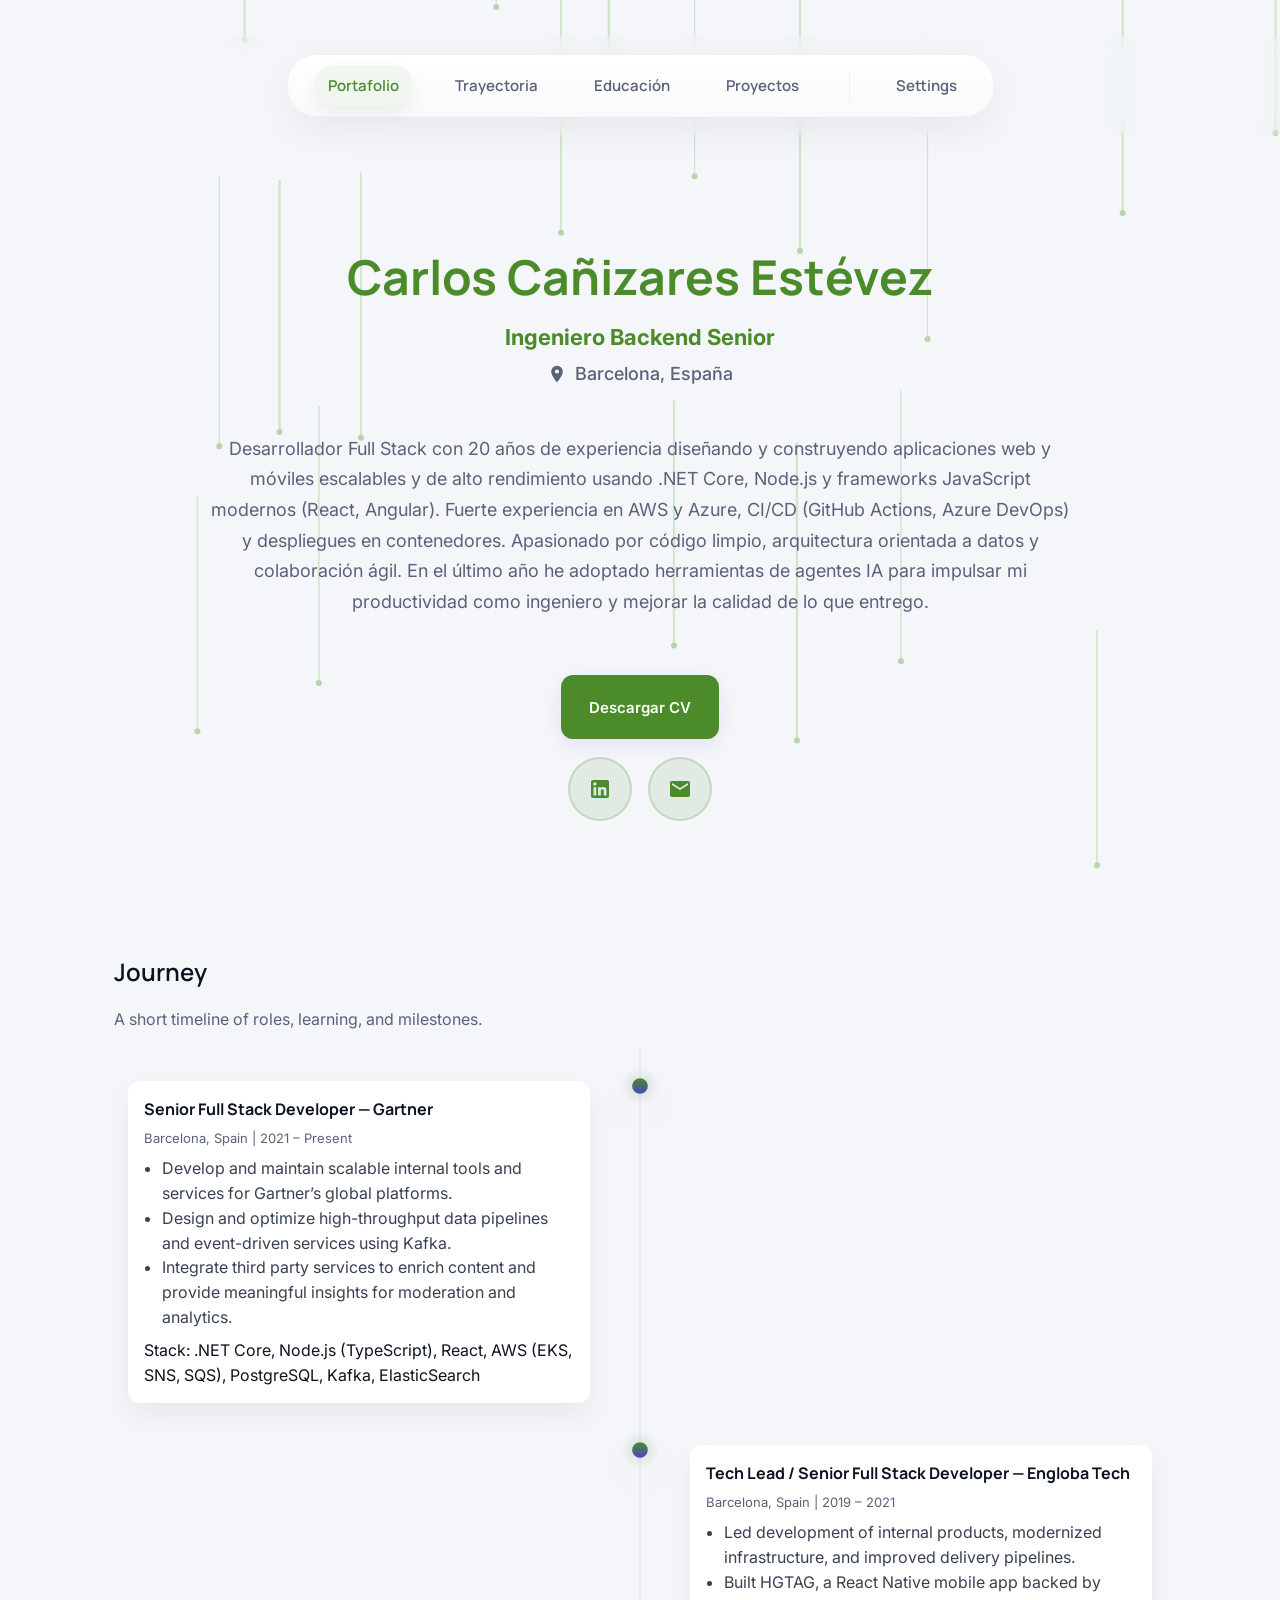
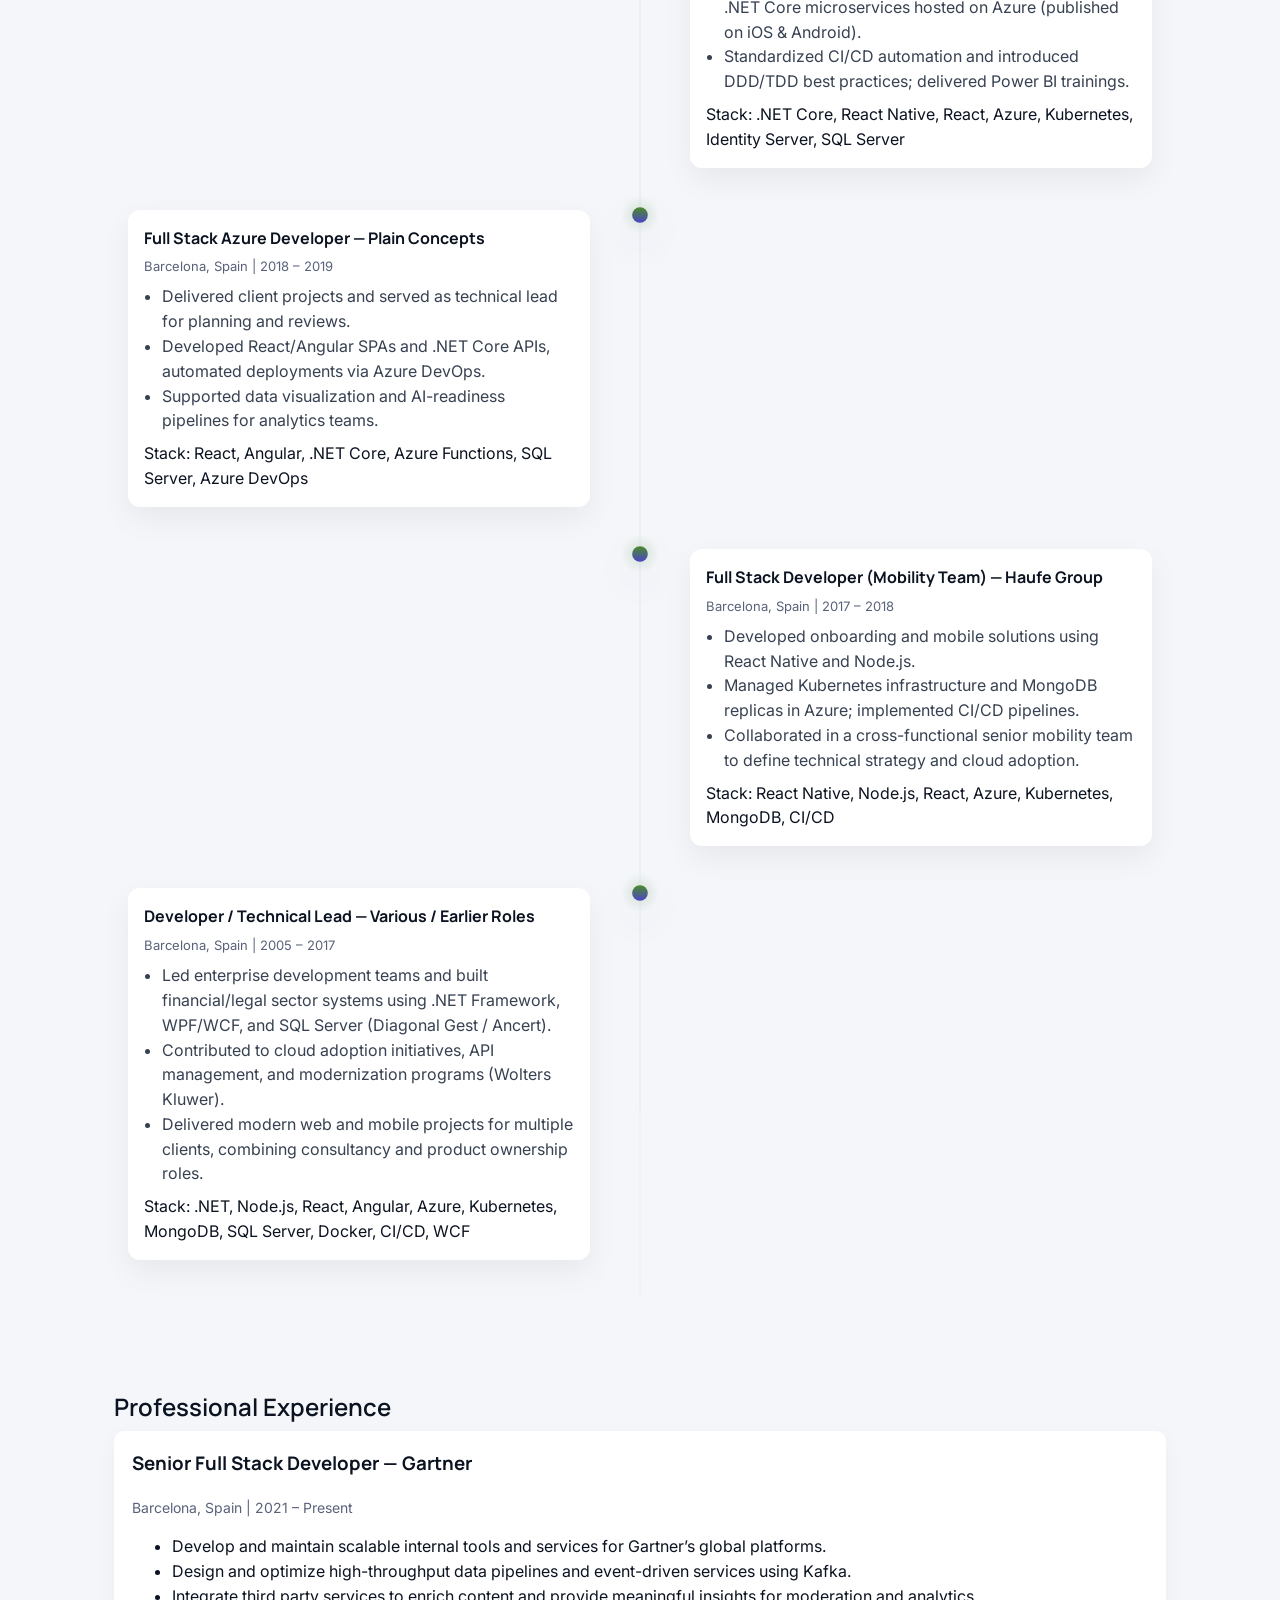
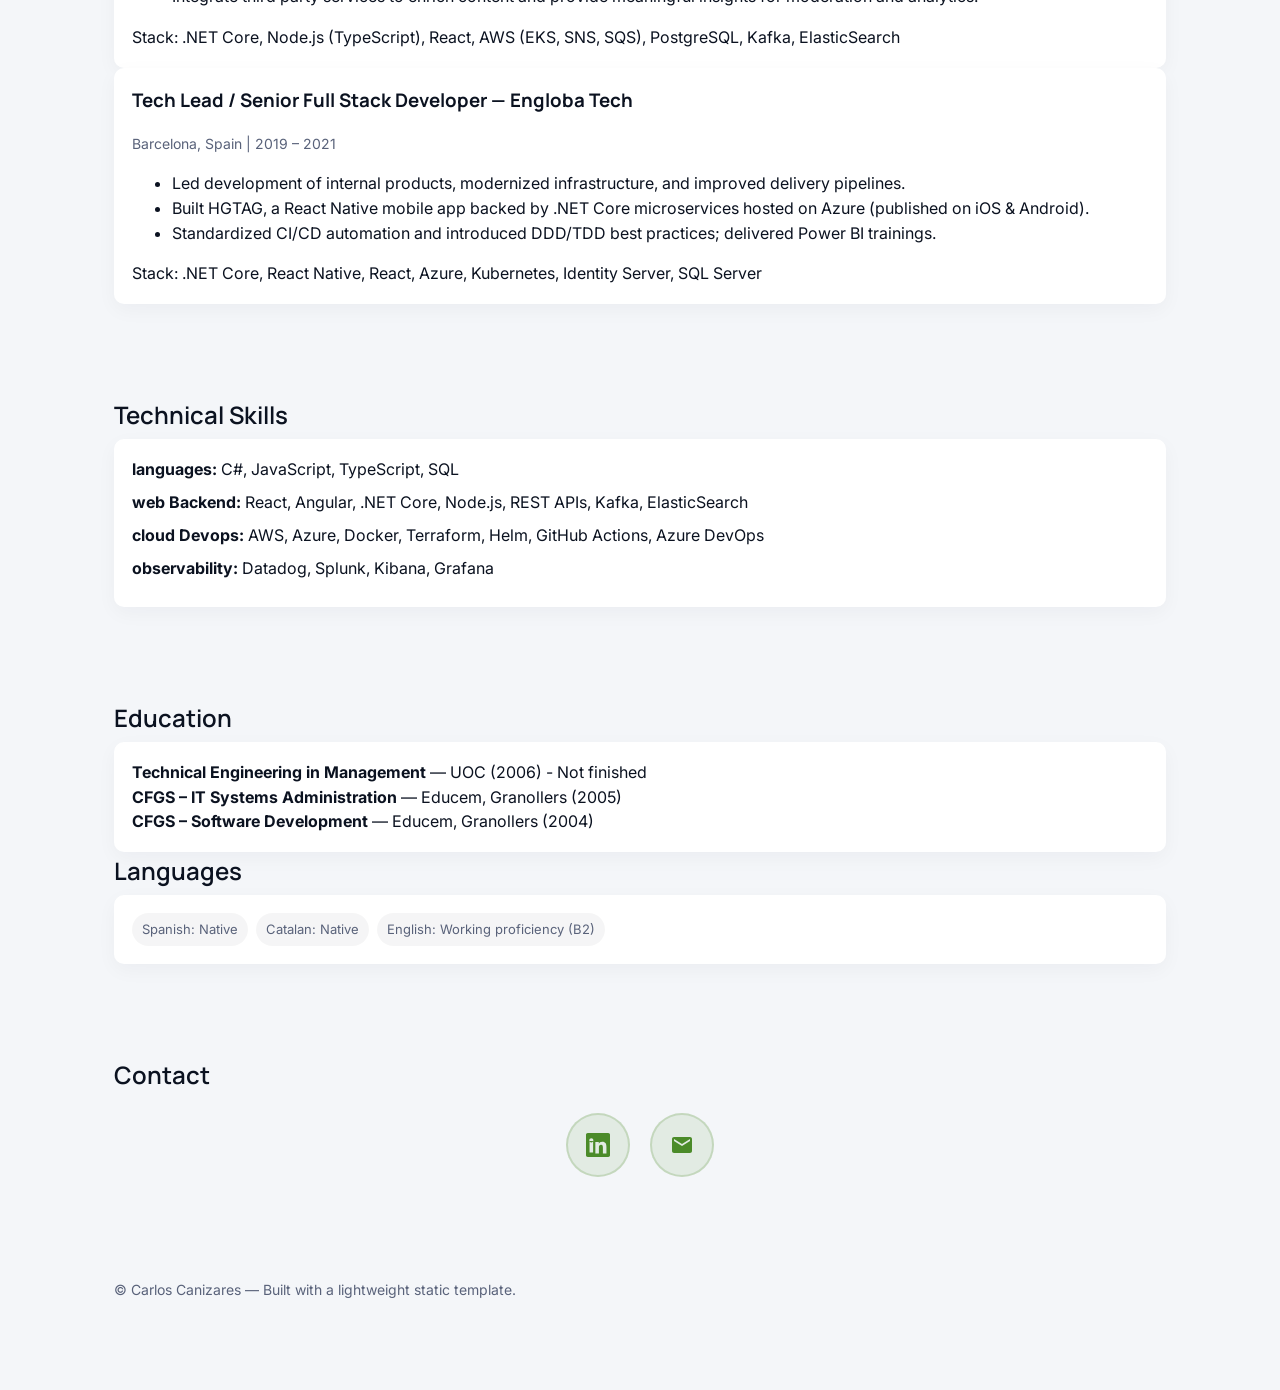
==== index.html @ 5a2f394f "portfolio first draft" ====
<!doctype html>
<html lang="en">
<head>
  <meta charset="utf-8">
  <meta name="viewport" content="width=device-width,initial-scale=1">
  <link rel="preconnect" href="https://fonts.googleapis.com">
  <link rel="preconnect" href="https://fonts.gstatic.com" crossorigin>
  <link href="https://fonts.googleapis.com/css2?family=Inter:wght@300;400;500;600;700&family=Manrope:wght@600;700&display=swap" rel="stylesheet">
  <title>Carlos Canizares — Portfolio</title>
  <link rel="stylesheet" href="/css/style.css">
</head>
<body>
  <canvas id="page-matrix" aria-hidden="true"></canvas>
  <header class="topbar">
    <nav class="nav container">
      <div class="nav-pill">
        <ul class="nav-links">
          <li><a href="#home" class="active">Portafolio</a></li>
          <li><a href="#journey">Trayectoria</a></li>
          <li><a href="#education" data-i18n="nav.education">Educación</a></li>
          <li><a href="#projects">Proyectos</a></li>
          <li class="divider" aria-hidden="true"></li>
          <li class="nav-action">
            <button id="settings-toggle" aria-haspopup="true" aria-expanded="false" title="Settings">
              <span class="settings-label">Settings</span>
            </button>
            <div id="settings-menu" class="settings-menu" role="menu" aria-hidden="true">
              <div class="settings-section">
                <div class="settings-title" data-i18n="settings.theme">Theme</div>
                <button class="theme-option" data-theme="light">☀️ <span data-i18n="settings.light">Light</span></button>
                <button class="theme-option" data-theme="dark">🌙 <span data-i18n="settings.dark">Dark</span></button>
              </div>
              <div class="settings-section">
                <div class="settings-title" data-i18n="settings.language">Language</div>
                <button class="lang-option" data-lang="en">🇬🇧 English</button>
                <button class="lang-option" data-lang="es">🇪🇸 Español</button>
                <button class="lang-option" data-lang="ca">🏴 Català</button>
              </div>
            </div>
          </li>
        </ul>
      </div>
    </nav>
  </header>

  <main>
    <section id="home" class="hero">
      <div class="hero-inner">
        <h1 id="hero-name">Loading...</h1>
        <p id="hero-role" class="role">&nbsp;</p>
        <p id="hero-intro" class="intro">&nbsp;</p>
        <p id="hero-links" class="links"></p>
      </div>
    </section>

    <section id="journey" class="container section">
      <h2>Journey</h2>
      <p class="section-lead">A short timeline of roles, learning, and milestones.</p>
      <div id="journey-list" class="timeline" aria-live="polite"></div>
    </section>

    <!-- Projects removed: moved Education earlier -->

    <section id="experience" class="container section">
      <h2>Professional Experience</h2>
      <div id="experience-list"></div>
    </section>

    <section id="skills" class="container section">
      <h2>Technical Skills</h2>
      <div id="skills-card" class="card"></div>
    </section>


    <section id="edu-lang" class="container section">
      <div class="two-col-row">
        <div class="col">
          <h2>Education</h2>
          <div id="education-list" class="card"></div>
        </div>
        <div class="col">
          <h2>Languages</h2>
          <div id="languages-list" class="card"></div>
        </div>
      </div>
    </section>

    <section id="contact" class="container section">
      <h2>Contact</h2>
      <p>Want to work together or see more? Email: <a href="mailto:c.canizaresestevez@gmail.com">c.canizaresestevez@gmail.com</a></p>
    </section>

    <footer class="container footer">
      <p>© Carlos Canizares — Built with a lightweight static template.</p>
    </footer>
  </main>

  <script src="js/main.js"></script>
</body>
</html>
---- css/style.css ----
:root{
	/* Refined palette: soft background, indigo accent + teal highlight */
	--bg: #f4f6fb;
	--panel: #ffffff;
	--card: #ffffff;
	--accent: #6c5ce7; /* indigo */
	--accent-2: #00b894; /* teal */
	--accent-rgb: 108,92,231;
	--muted: #59627a;
	--text: #0b1220;
	--soft: rgba(108,92,231,0.06);
	--max-width: 1100px;
	--timeline-gap: 26px;
	--bubble-radius: 12px;
	--card-pad: 18px;
	--hero-surface: var(--bg);
}

/* Light theme defaults (used when no data-theme or for light) */
:root{
	--bg: #f4f6f9;
	--panel: #ffffff;
	--card: #ffffff;
	--text: #0b1220;
	--muted: #59627a;
	--accent: #4b8b29; /* green-ish used in light mock */
	--accent-2: #00b894;
	--accent-rgb: 75,139,41;
	--hero-surface: var(--bg);
}

/* Dark theme overrides */
[data-theme="dark"]{
	--bg: #0d1724;
	--panel: #0f1724;
	--card: #0c1118;
	--text: #dfe7ff;
	--muted: #9aa6c0;
	--accent: #8c7dff; /* purple-ish for dark */
	--accent-2: #00b894;
	--accent-rgb: 140,125,255;
	--hero-surface: var(--bg);
}

*{box-sizing:border-box}
.container{max-width:var(--max-width);margin:36px auto;padding:24px}

/* Typography: Inter for body, Manrope for headings */
body{font-family:Inter, ui-sans-serif, system-ui, -apple-system, 'Segoe UI', Roboto, 'Helvetica Neue', Arial; background:var(--bg);color:var(--text);margin:0;line-height:1.55;font-weight:400}

/* Headings use Manrope for a crisp modern look */
h1,h2,h3,h4,.logo,.timeline-item .title,.card h3{font-family:Manrope, Inter, system-ui, Arial}
.logo{font-weight:600}
.hero-inner h1{font-weight:700}
.section h2{font-weight:600}

/* Top navigation */
.topbar{background:transparent;position:sticky;top:0;left:0;right:0;z-index:3;backdrop-filter:blur(10px)}
.nav{display:flex;align-items:center;justify-content:center;padding:18px 0}
.logo{font-weight:700;color:var(--text);text-decoration:none}
.nav-pill{display:flex;align-items:center;gap:18px;min-width:600px;max-width:1100px;background:linear-gradient(180deg, rgba(255,255,255,0.98), rgba(250,250,250,0.98));padding:12px 26px;border-radius:30px;color:var(--text);box-shadow:0 12px 40px rgba(9,14,30,0.06);border:1px solid rgba(9,14,30,0.04)}
.nav-links{list-style:none;margin:0;padding:0;display:flex;gap:28px;align-items:center;justify-content:center;width:100%}
.nav-links li{position:relative}
 .nav-links a{color:var(--muted);text-decoration:none;padding:10px 14px;border-radius:999px;font-weight:600;position:relative;font-family:Manrope, Inter, system-ui;font-size:15px}
 .nav-links a:hover{color:var(--text)}
 .nav-links a::before{content:'';position:absolute;left:6px;right:6px;top:6px;bottom:6px;border-radius:999px;z-index:-1;opacity:0;transition:opacity .18s ease,transform .18s ease,background .18s ease}
 .nav-links a.active{color:var(--accent);background:var(--panel);box-shadow:0 8px 20px rgba(9,14,30,0.06)}
 .nav-links a.active::before{background:transparent;opacity:1;transform:translateY(0)}
 .nav-links .divider{width:1px;height:32px;background:rgba(9,14,30,0.06);margin-left:8px;margin-right:8px;border-radius:2px}
 .nav-action{position:relative}
 .nav-action button{display:inline-flex;align-items:center;gap:8px;color:var(--muted);padding:8px 10px;border-radius:10px;background:transparent;border:none;cursor:pointer;font-weight:600;font-family:Manrope, Inter, system-ui;font-size:15px}
 .nav-action button svg{opacity:0.95}
 .settings-label{color:var(--muted);font-weight:600}
 
 /* settings menu */
 .settings-menu{position:absolute;right:0;top:calc(100% + 18px);min-width:220px;background:var(--panel);color:var(--text);border-radius:10px;border:1px solid rgba(9,14,30,0.06);box-shadow:0 28px 64px rgba(9,14,30,0.18);padding:14px;display:none;z-index:90;transform:translateX(-6px)}
 .settings-menu .settings-section{padding:12px 10px;border-bottom:1px solid rgba(9,14,30,0.03)}
 .settings-menu .settings-section:last-child{border-bottom:none}
 .settings-title{font-family:Manrope, Inter, system-ui;font-weight:700;margin-bottom:10px;color:var(--muted);font-size:15px}
 .settings-menu{font-family:Inter, Manrope, system-ui;font-size:15px}
 .theme-option,.lang-option{display:inline-block;margin:6px 6px;padding:8px 10px;border-radius:8px;background:rgba(9,14,30,0.04);border:1px solid rgba(9,14,30,0.04);cursor:pointer;font-weight:600;color:var(--muted)}
 .theme-option:hover,.lang-option:hover{background:rgba(var(--accent-rgb),0.06)}
/* Global background animation + hero */
#page-matrix{position:fixed;inset:0;width:100vw;height:100vh;z-index:0;opacity:0.55;pointer-events:none}
header, main, footer{position:relative;z-index:1}
#home.hero{margin-top:0}
.hero{position:relative;padding:80px 24px 60px;background:transparent;overflow:hidden}
.hero-inner{position:relative;z-index:1;display:flex;flex-direction:column;align-items:center;text-align:center;gap:12px;max-width:var(--max-width);margin:0 auto;padding:0 16px}
#hero-name{margin:0;font-size:clamp(34px,6vw,48px);line-height:1.1;font-weight:700;color:var(--accent)}
.hero-inner .role{display:flex;flex-direction:column;align-items:center;gap:6px;color:var(--accent);margin-top:4px;font-size:22px;font-weight:700}
.hero-inner .role-title{font-size:inherit;font-weight:inherit}
.hero-inner .role-location{display:inline-flex;align-items:center;gap:8px;color:var(--muted);font-size:18px;font-weight:500}
.role-location-icon{width:20px;height:20px;display:block;color:inherit}
.hero-inner .intro{margin-top:12px;color:var(--muted);max-width:860px;font-size:18px;line-height:1.7;font-weight:400;text-align:center}
.hero-inner .links{margin-top:28px;display:flex;flex-direction:column;gap:18px;align-items:center;width:100%}
.btn{display:inline-flex;align-items:center;gap:6px;margin-right:0;padding:12px 24px;background:var(--accent);color:#fff;text-decoration:none;border-radius:12px;box-shadow:0 6px 18px rgba(108,92,231,0.12);transition:transform .18s ease,box-shadow .18s ease;border:none;cursor:pointer;font-weight:600;font-size:15px}
.btn:hover{transform:translateY(-3px);box-shadow:0 12px 28px rgba(108,92,231,0.2)}
.btn-ghost{background:transparent;color:var(--accent);border:2px solid var(--accent);box-shadow:none}
.btn-ghost:hover{background:rgba(var(--accent-rgb),0.08);box-shadow:0 6px 16px rgba(var(--accent-rgb),0.12)}
.hero-inner .contact-icons{margin-top:0;gap:16px}

.section{padding:28px 24px;margin-top:28px}
.section h2{margin:0 0 8px 0}
.section-lead{color:var(--muted);margin-bottom:16px}
.section h2{margin:0 0 6px 0}
.section-lead{color:var(--muted);margin-bottom:14px}

/* Timeline - centered, alternating with subtle glow */
.timeline{position:relative;display:flex;flex-direction:column;gap:var(--timeline-gap);padding:28px 0}
.timeline-row{display:grid;grid-template-columns:1fr 64px 1fr;align-items:start;gap:12px}
.timeline-row{display:grid;grid-template-columns:1fr 56px 1fr;align-items:start;gap:8px}
.timeline-center{display:flex;align-items:start;justify-content:center}
.timeline-marker{width:14px;height:14px;border-radius:50%;background:linear-gradient(180deg,var(--accent),#4a3adf);box-shadow:0 8px 28px rgba(108,92,231,0.12);margin-top:6px;transition:transform .28s cubic-bezier(.2,.9,.2,1),box-shadow .28s ease}
.timeline-marker::after{content:'';position:absolute;width:40px;height:40px;border-radius:50%;left:50%;top:50%;transform:translate(-50%,-50%) scale(0);background:radial-gradient(circle, rgba(var(--accent-rgb),0.18) 0%, rgba(var(--accent-rgb),0.06) 40%, transparent 60%);pointer-events:none;transition:transform .35s ease}
.timeline-marker.visible{transform:scale(1.08);box-shadow:0 18px 44px rgba(108,92,231,0.16)}
.timeline-marker.visible::after{transform:translate(-50%,-50%) scale(1)}
.timeline-marker.visible{transform:scale(1.12);box-shadow:0 14px 36px rgba(108,92,231,0.18)}
.timeline-line{position:absolute;left:50%;top:0;bottom:0;width:2px;background:linear-gradient(180deg,rgba(108,92,231,0.06),rgba(0,184,148,0.04));transform:translateX(-50%)}
.timeline-item{padding:8px 14px}
.timeline-item .bubble{background:var(--card);padding:var(--card-pad);border-radius:var(--bubble-radius);box-shadow:0 14px 36px rgba(9,14,30,0.06);transition:transform .42s cubic-bezier(.22,.9,.2,1),box-shadow .32s ease,opacity .45s ease;opacity:0;transform:translateY(10px)}
.timeline-item .bubble.visible{opacity:1;transform:none}
.timeline-item .bubble:hover{transform:translateY(-10px);box-shadow:0 22px 64px rgba(9,14,30,0.08)}
.timeline-item .bubble{background:var(--card);padding:16px;border-radius:12px;box-shadow:0 12px 30px rgba(9,14,30,0.06);transition:transform .32s cubic-bezier(.2,.9,.2,1),box-shadow .32s ease,opacity .45s ease;opacity:0;transform:translateY(10px)}
.timeline-item .bubble.visible{opacity:1;transform:none}
.timeline-item .bubble:hover{transform:translateY(-8px);box-shadow:0 18px 48px rgba(9,14,30,0.09)}
.timeline-item.left{grid-column:1}
.timeline-item.right{grid-column:3}
.timeline-item .title{font-weight:700;margin:0 0 6px 0}
.timeline-item .meta{color:var(--muted);font-size:13px;margin-bottom:8px}
.timeline-item ul{margin:0;padding-left:18px;color:#374151}

/* Slide direction for alternating timeline items */
.timeline-item.left .bubble{transform:translateX(-28px) translateY(10px)}
.timeline-item.right .bubble{transform:translateX(28px) translateY(10px)}
.timeline-item.left .bubble.visible,
.timeline-item.right .bubble.visible{transform:none}

@media (max-width:740px){
	.timeline-row{grid-template-columns:1fr 28px 1fr}
	.timeline-line{left:8px;transform:none}
	.timeline-center{display:none}
	.timeline-item{grid-column:1 / span 3}
}

/* Projects grid */
.projects-grid{display:grid;grid-template-columns:repeat(auto-fit,minmax(240px,1fr));gap:18px}
.card{background:var(--card);padding:18px;border-radius:12px;box-shadow:0 8px 28px rgba(12,20,40,0.04);transition:transform .22s ease,box-shadow .22s ease}
.card:hover{transform:translateY(-6px);box-shadow:0 26px 70px rgba(12,20,40,0.08)}
.card{background:var(--card);padding:18px;border-radius:10px;box-shadow:0 6px 20px rgba(12,20,40,0.04)}
.card h3{margin-top:0}
.card .meta{color:var(--muted);font-size:14px;margin-top:10px}

.footer{margin-top:28px;color:var(--muted);font-size:14px;padding-bottom:40px}
.footer{margin-top:28px;color:var(--muted);font-size:14px;padding-bottom:40px}

/* Taglist / small badges */
.taglist{display:flex;flex-wrap:wrap;gap:8px}
.tag{display:inline-block;background:rgba(9,14,30,0.04);color:var(--muted);padding:6px 10px;border-radius:999px;font-size:13px}

/* Project thumbnail placeholder */
.project-thumb{width:100%;height:140px;background:linear-gradient(90deg,rgba(108,92,231,0.06),rgba(0,184,148,0.04));border-radius:8px;margin-bottom:12px}

/* Nav active and accents */
.nav-links a.active{color:var(--accent);background:rgba(var(--accent-rgb),0.06)}
.btn{transition:transform .18s ease,box-shadow .18s ease}
/* Match CV button height to adjacent contact icons */
.hero-inner .links .btn{
	height:64px;
	padding:0 28px;
}
/* Contact icons */
.contact-icons{display:flex;gap:20px;justify-content:center;margin-top:20px}
.hero-inner .links .contact-icons{margin-top:0}
.contact-icon{display:inline-flex;align-items:center;justify-content:center;width:64px;height:64px;border-radius:50%;background:rgba(var(--accent-rgb),0.1);color:var(--accent);text-decoration:none;transition:all .3s ease;border:2px solid rgba(var(--accent-rgb),0.2)}
.contact-icon:hover{background:rgba(var(--accent-rgb),0.2);border-color:var(--accent);transform:scale(1.1);box-shadow:0 8px 20px rgba(var(--accent-rgb),0.2)}
.contact-icon svg{width:24px;height:24px}

.btn:hover{transform:translateY(-3px);box-shadow:0 8px 20px rgba(9,14,30,0.08)}

/* Responsive adjustments */
@media (max-width:740px){
	.nav-links{display:none}
	.hero-inner h1{font-size:26px}
	.container{padding:16px;margin:20px}
	.timeline-line{left:28px;transform:none}
	.timeline-marker{left:28px}
}

/* Utility */
a{color:var(--accent)}
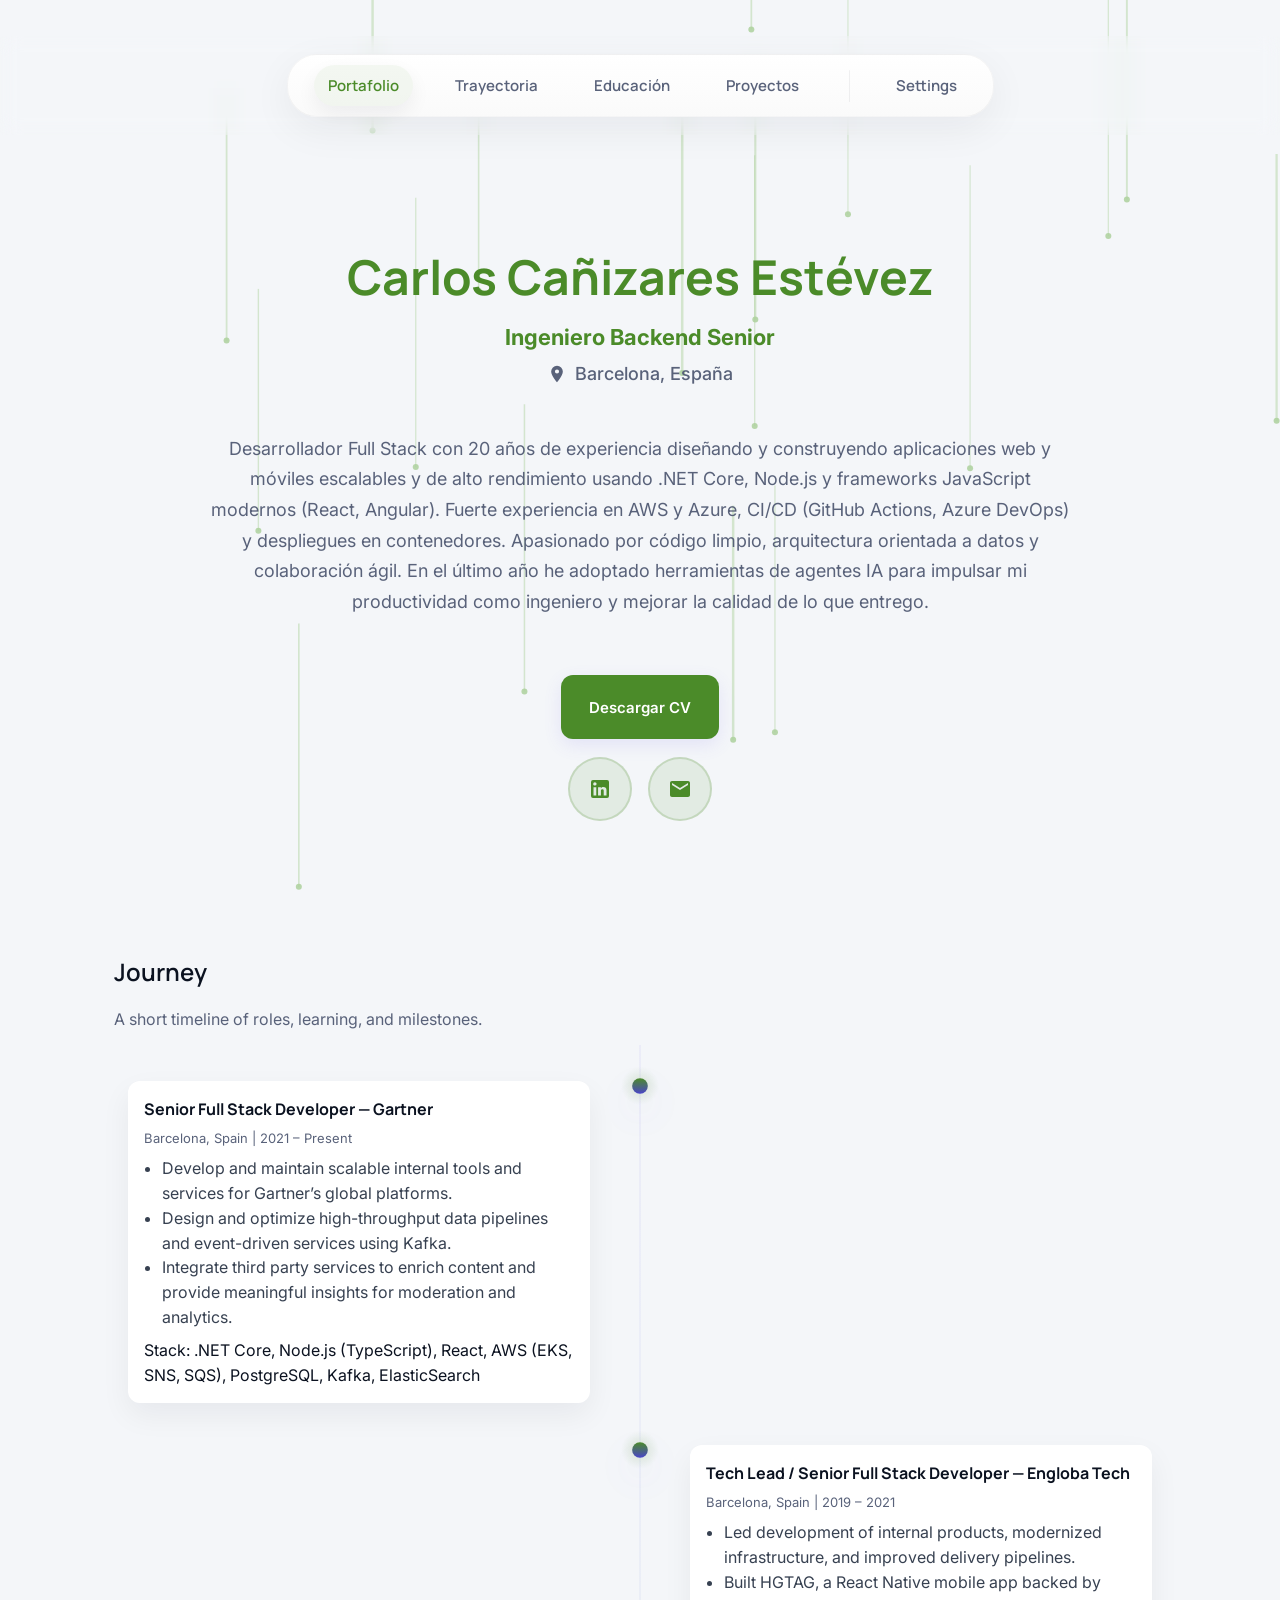
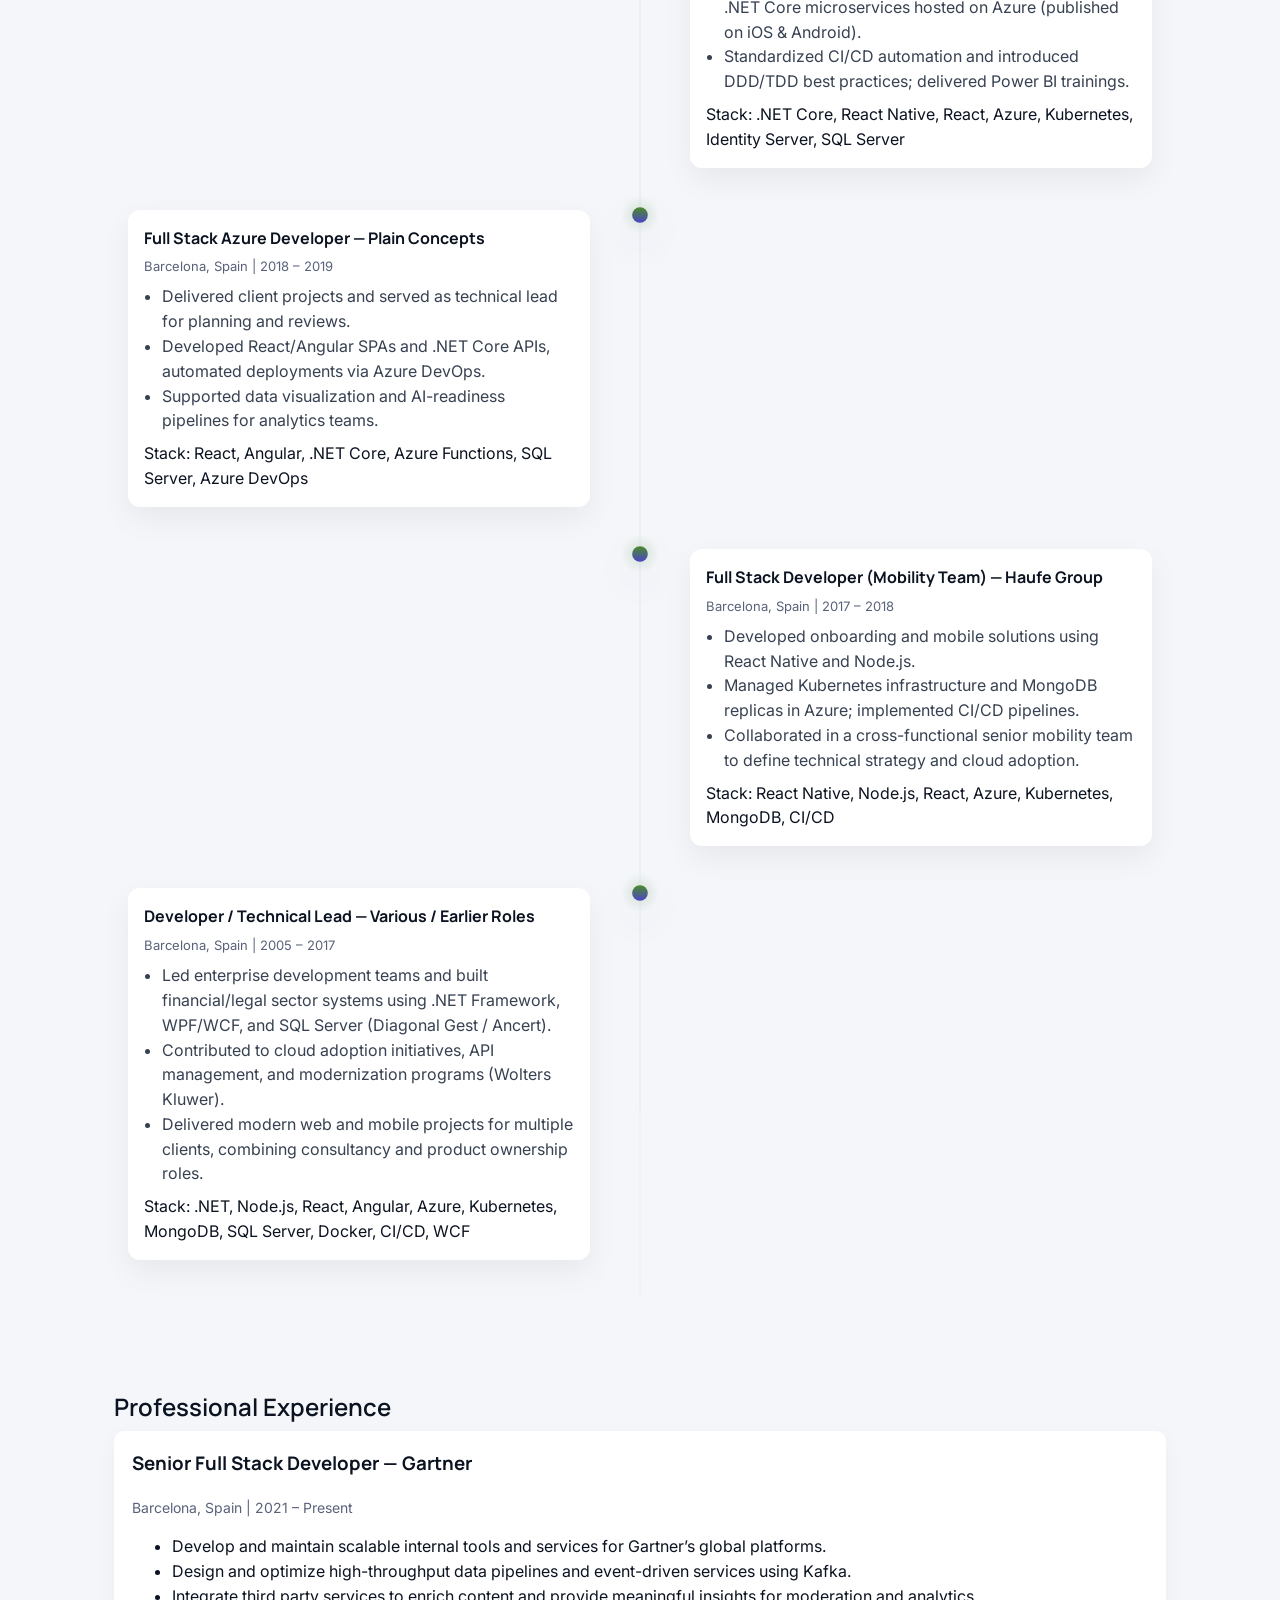
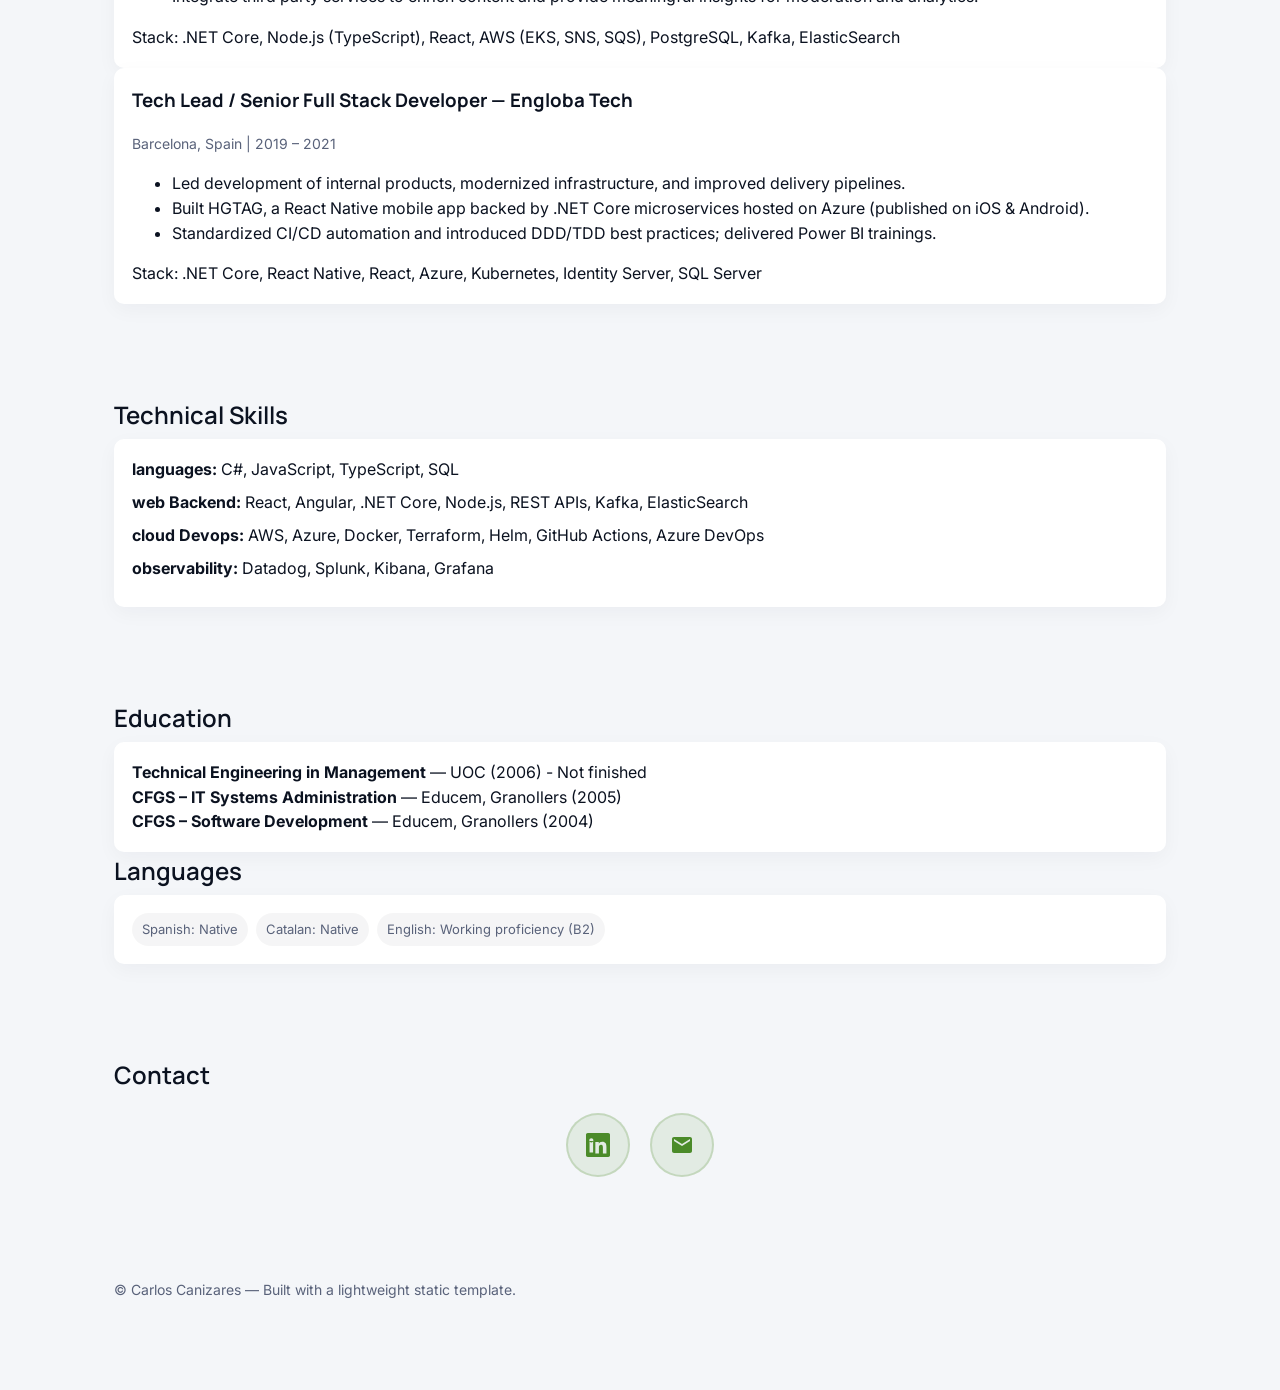
==== commit 7fa545e2: "fix relative paths" ====
--- a/index.html
+++ b/index.html
@@ -7,7 +7,7 @@
   <link rel="preconnect" href="https://fonts.gstatic.com" crossorigin>
   <link href="https://fonts.googleapis.com/css2?family=Inter:wght@300;400;500;600;700&family=Manrope:wght@600;700&display=swap" rel="stylesheet">
   <title>Carlos Canizares — Portfolio</title>
-  <link rel="stylesheet" href="/css/style.css">
+  <link rel="stylesheet" href="css/style.css">
 </head>
 <body>
   <canvas id="page-matrix" aria-hidden="true"></canvas>
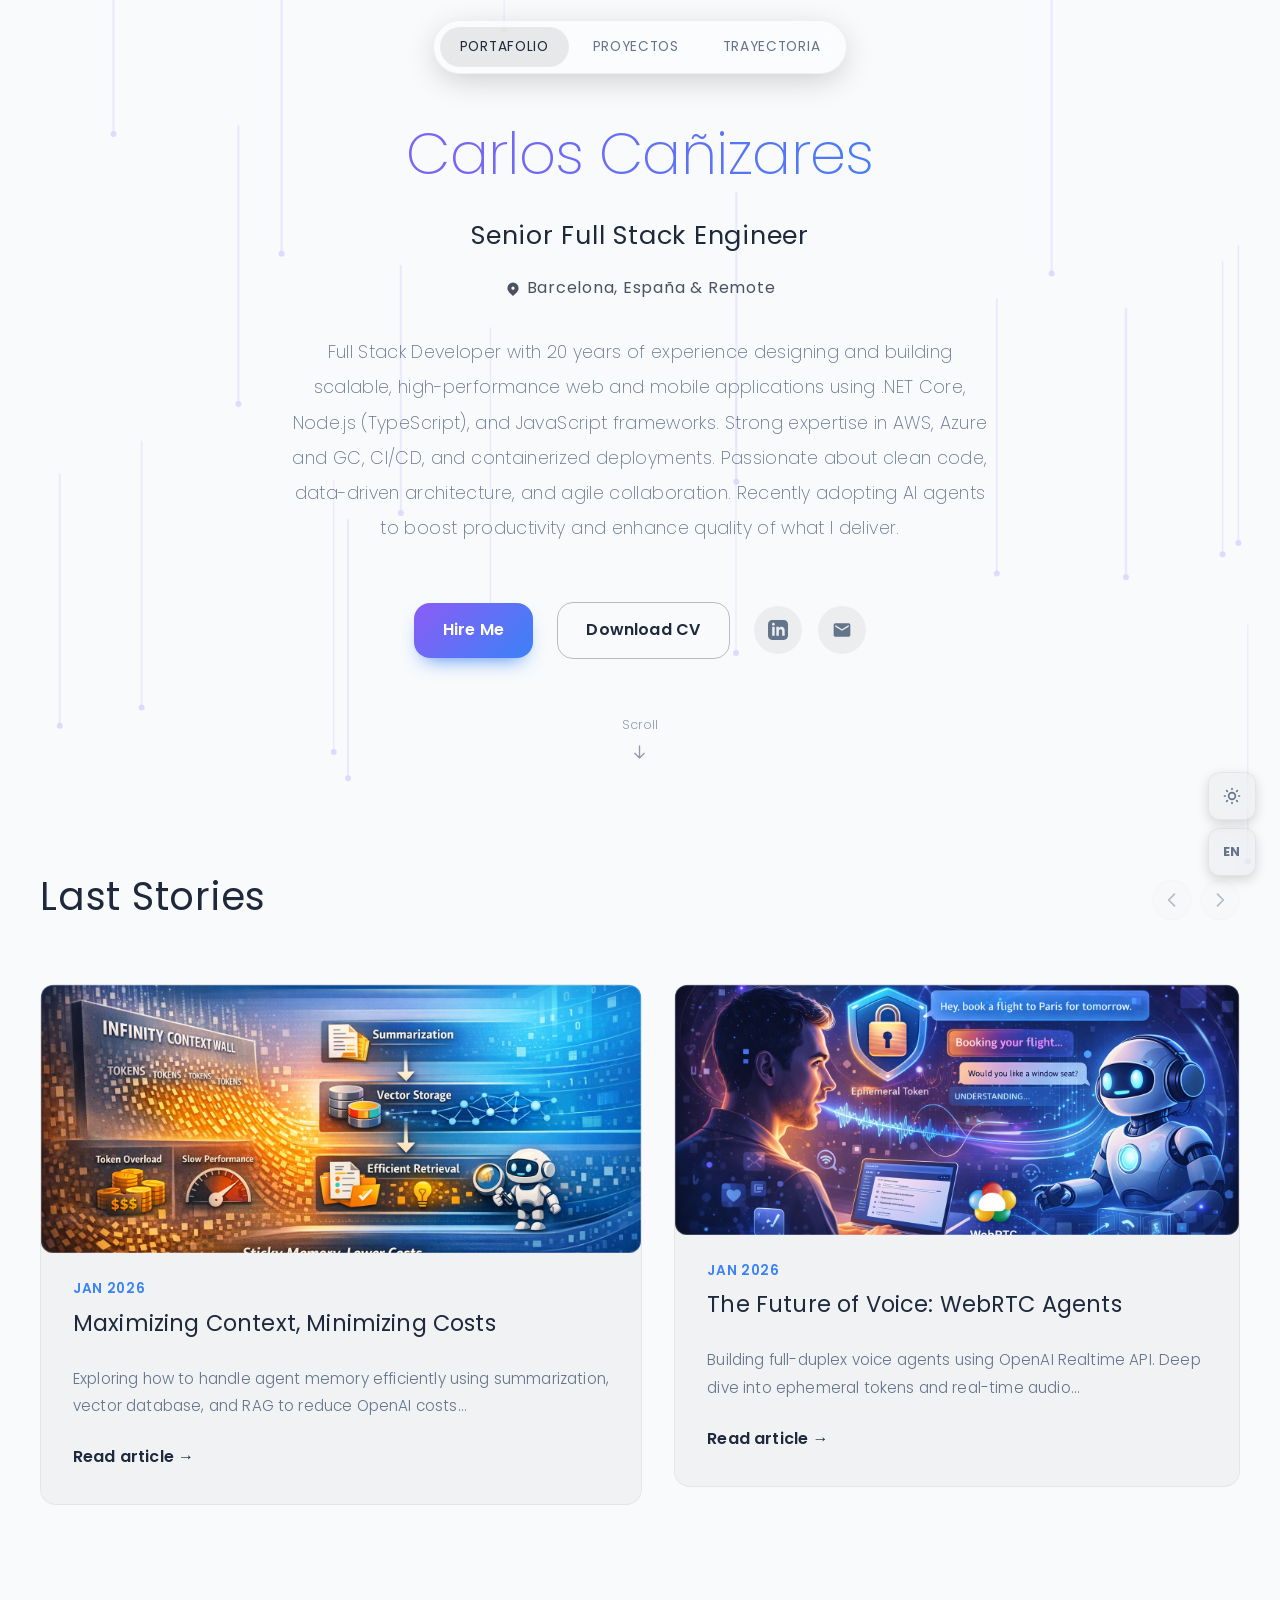
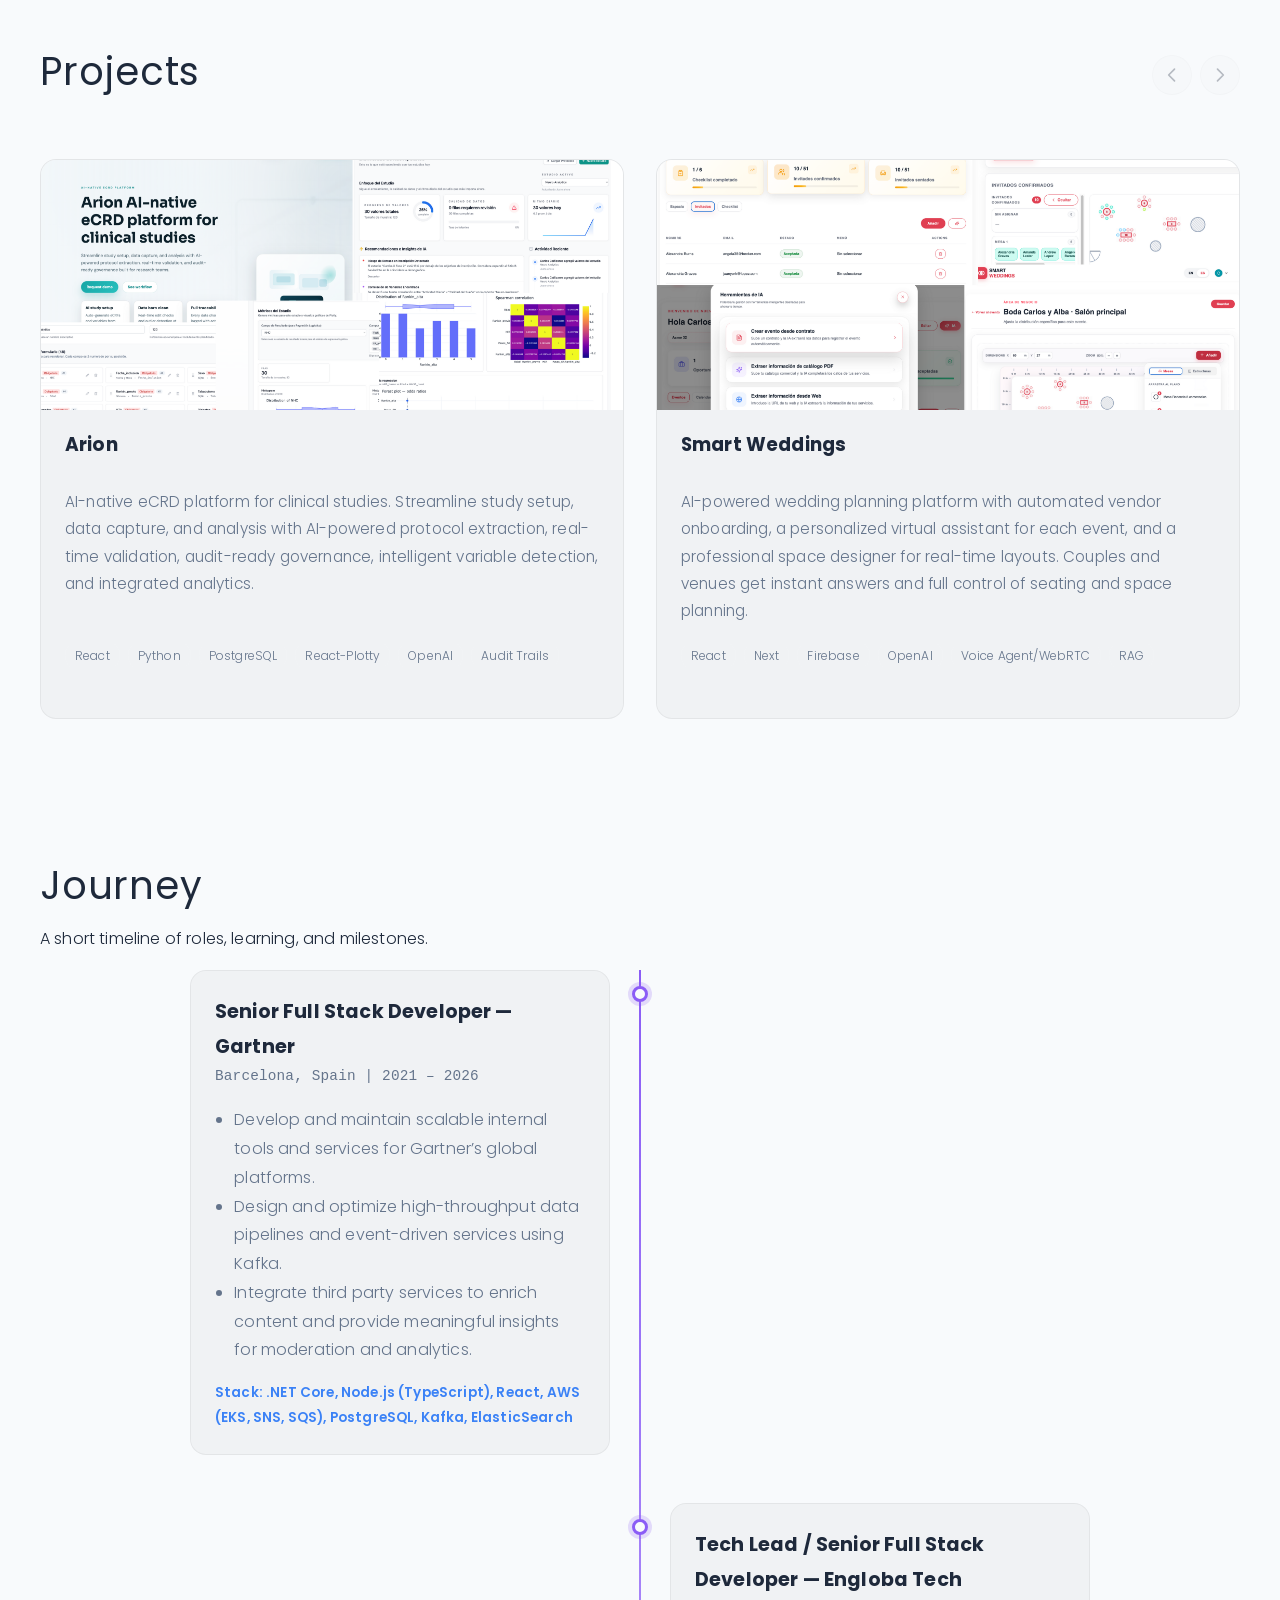
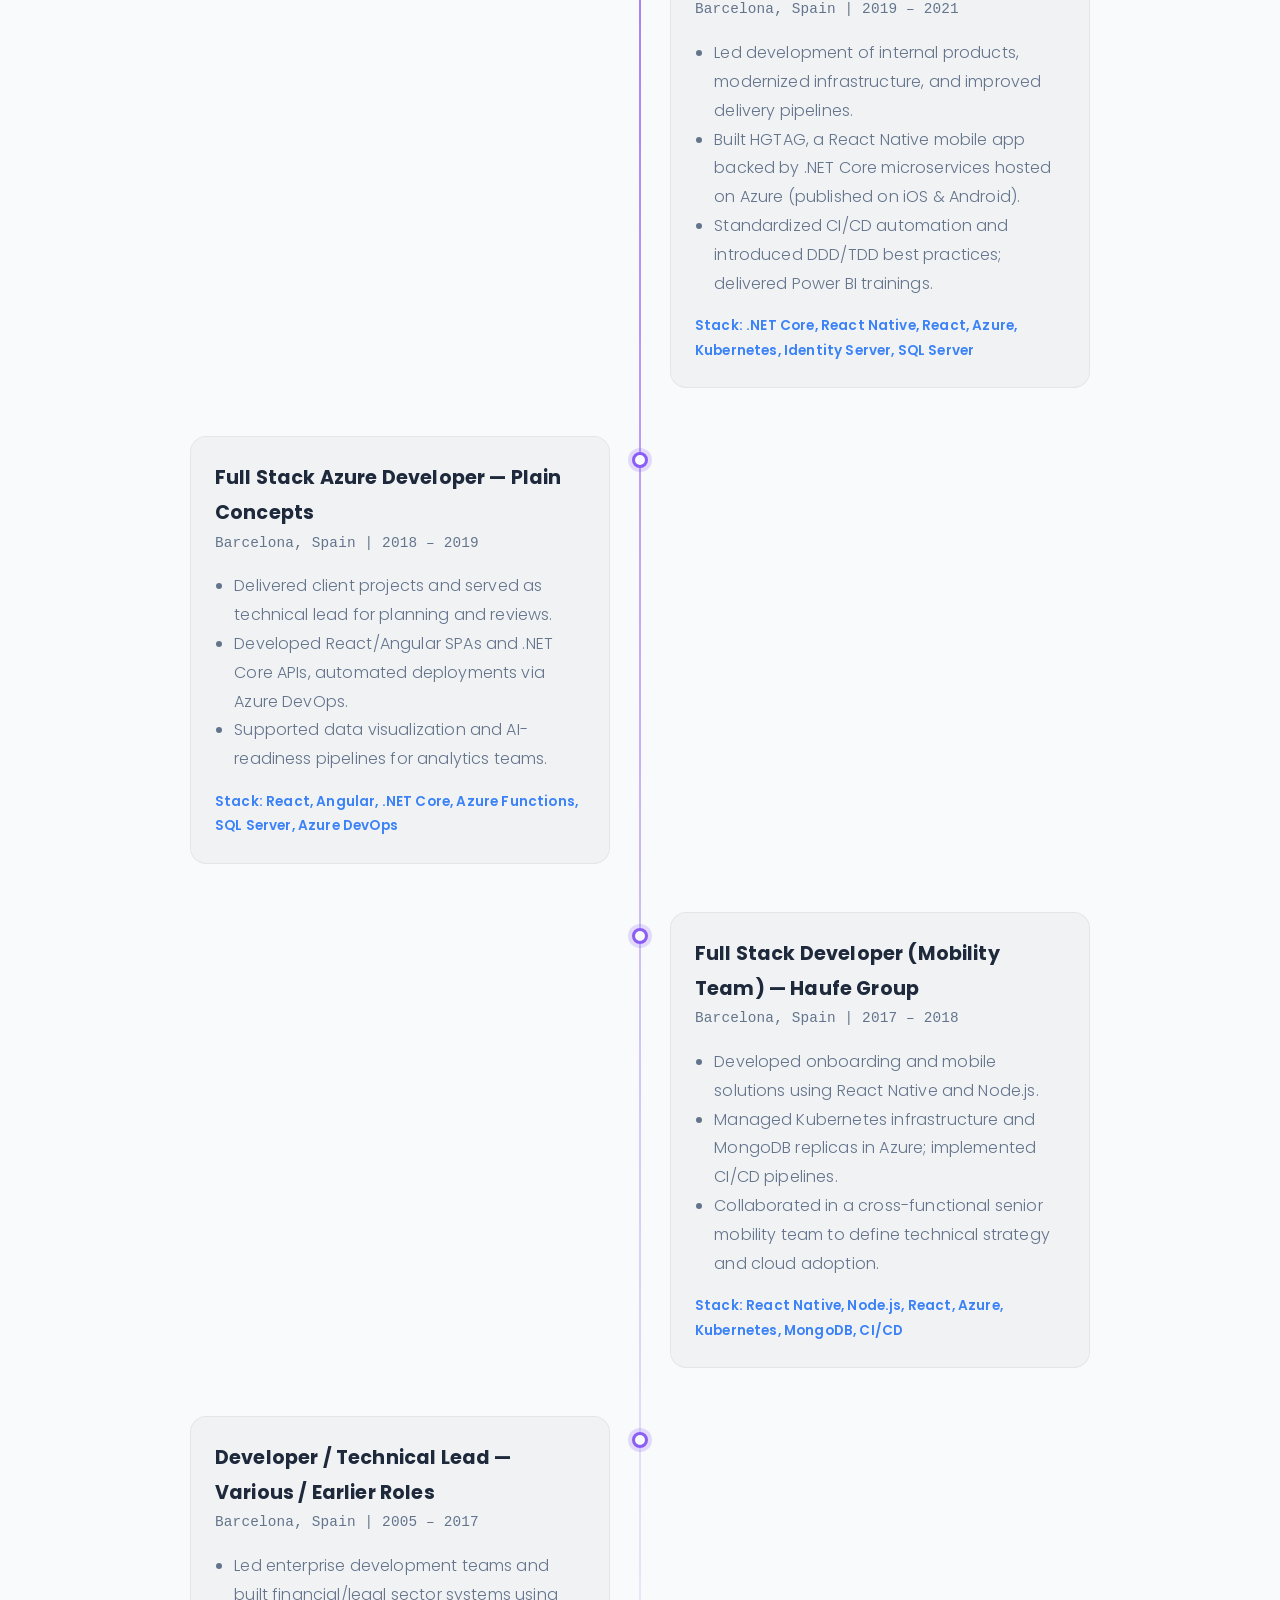
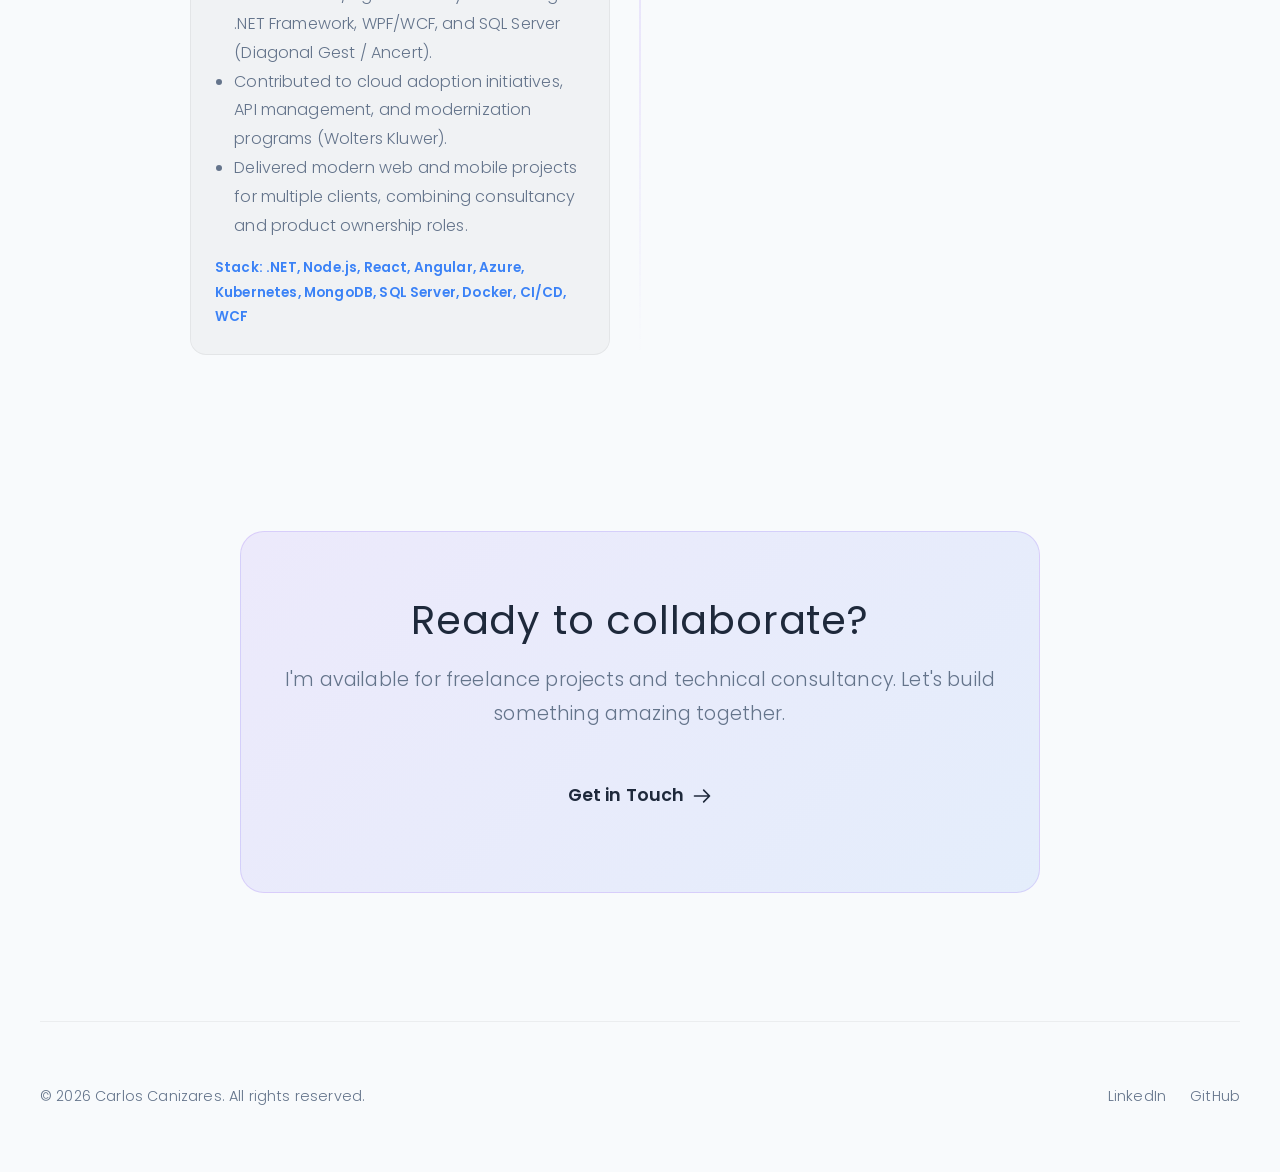
==== commit a92c82ad: "improvements" ====
--- a/index.html
+++ b/index.html
@@ -1,14 +1,17 @@
 <!doctype html>
 <html lang="en">
+
 <head>
   <meta charset="utf-8">
   <meta name="viewport" content="width=device-width,initial-scale=1">
   <link rel="preconnect" href="https://fonts.googleapis.com">
   <link rel="preconnect" href="https://fonts.gstatic.com" crossorigin>
-  <link href="https://fonts.googleapis.com/css2?family=Inter:wght@300;400;500;600;700&family=Manrope:wght@600;700&display=swap" rel="stylesheet">
+  <link href="https://fonts.googleapis.com/css2?family=Poppins:wght@200;300;400;500;600;700&display=swap"
+    rel="stylesheet">
   <title>Carlos Canizares — Portfolio</title>
   <link rel="stylesheet" href="css/style.css">
 </head>
+
 <body>
   <canvas id="page-matrix" aria-hidden="true"></canvas>
   <header class="topbar">
@@ -16,28 +19,8 @@
       <div class="nav-pill">
         <ul class="nav-links">
           <li><a href="#home" class="active">Portafolio</a></li>
+          <li><a href="#ongoing-projects">Proyectos</a></li>
           <li><a href="#journey">Trayectoria</a></li>
-          <li><a href="#education" data-i18n="nav.education">Educación</a></li>
-          <li><a href="#projects">Proyectos</a></li>
-          <li class="divider" aria-hidden="true"></li>
-          <li class="nav-action">
-            <button id="settings-toggle" aria-haspopup="true" aria-expanded="false" title="Settings">
-              <span class="settings-label">Settings</span>
-            </button>
-            <div id="settings-menu" class="settings-menu" role="menu" aria-hidden="true">
-              <div class="settings-section">
-                <div class="settings-title" data-i18n="settings.theme">Theme</div>
-                <button class="theme-option" data-theme="light">☀️ <span data-i18n="settings.light">Light</span></button>
-                <button class="theme-option" data-theme="dark">🌙 <span data-i18n="settings.dark">Dark</span></button>
-              </div>
-              <div class="settings-section">
-                <div class="settings-title" data-i18n="settings.language">Language</div>
-                <button class="lang-option" data-lang="en">🇬🇧 English</button>
-                <button class="lang-option" data-lang="es">🇪🇸 Español</button>
-                <button class="lang-option" data-lang="ca">🏴 Català</button>
-              </div>
-            </div>
-          </li>
         </ul>
       </div>
     </nav>
@@ -49,7 +32,55 @@
         <h1 id="hero-name">Loading...</h1>
         <p id="hero-role" class="role">&nbsp;</p>
         <p id="hero-intro" class="intro">&nbsp;</p>
-        <p id="hero-links" class="links"></p>
+        <div id="hero-links" class="links"></div>
+      </div>
+      <a href="#stories" class="scroll-down">
+        <span>Scroll</span>
+        <svg fill="none" stroke="currentColor" viewBox="0 0 24 24">
+          <path stroke-linecap="round" stroke-linejoin="round" stroke-width="2" d="M19 14l-7 7m0 0l-7-7m7 7V3"></path>
+        </svg>
+      </a>
+    </section>
+
+    <section id="stories" class="container section">
+      <div class="section-header">
+        <h2>Last Stories</h2>
+        <div class="slider-nav">
+          <button class="slider-prev story-prev" aria-label="Previous Story">
+            <svg fill="none" stroke="currentColor" viewBox="0 0 24 24">
+              <path stroke-linecap="round" stroke-linejoin="round" stroke-width="2" d="M15 19l-7-7 7-7"></path>
+            </svg>
+          </button>
+          <button class="slider-next story-next" aria-label="Next Story">
+            <svg fill="none" stroke="currentColor" viewBox="0 0 24 24">
+              <path stroke-linecap="round" stroke-linejoin="round" stroke-width="2" d="M9 5l7 7-7 7"></path>
+            </svg>
+          </button>
+        </div>
+      </div>
+      <div class="slider-container">
+        <div id="stories-grid" class="slider-track"></div>
+      </div>
+    </section>
+
+    <section id="ongoing-projects" class="container section">
+      <div class="section-header">
+        <h2>Projects</h2>
+        <div class="slider-nav">
+          <button class="slider-prev project-prev" aria-label="Previous Project">
+            <svg fill="none" stroke="currentColor" viewBox="0 0 24 24">
+              <path stroke-linecap="round" stroke-linejoin="round" stroke-width="2" d="M15 19l-7-7 7-7"></path>
+            </svg>
+          </button>
+          <button class="slider-next project-next" aria-label="Next Project">
+            <svg fill="none" stroke="currentColor" viewBox="0 0 24 24">
+              <path stroke-linecap="round" stroke-linejoin="round" stroke-width="2" d="M9 5l7 7-7 7"></path>
+            </svg>
+          </button>
+        </div>
+      </div>
+      <div class="slider-container">
+        <div id="ongoing-projects-grid" class="slider-track"></div>
       </div>
     </section>
 
@@ -59,42 +90,51 @@
       <div id="journey-list" class="timeline" aria-live="polite"></div>
     </section>
 
-    <!-- Projects removed: moved Education earlier -->
 
-    <section id="experience" class="container section">
-      <h2>Professional Experience</h2>
-      <div id="experience-list"></div>
-    </section>
-
-    <section id="skills" class="container section">
-      <h2>Technical Skills</h2>
-      <div id="skills-card" class="card"></div>
-    </section>
-
-
-    <section id="edu-lang" class="container section">
-      <div class="two-col-row">
-        <div class="col">
-          <h2>Education</h2>
-          <div id="education-list" class="card"></div>
-        </div>
-        <div class="col">
-          <h2>Languages</h2>
-          <div id="languages-list" class="card"></div>
-        </div>
+    <section id="contact" class="container section contact-section">
+      <div class="contact-card">
+        <h2>Ready to collaborate?</h2>
+        <p>I'm available for freelance projects and technical consultancy. Let's build something amazing together.</p>
+        <a href="mailto:c.canizaresestevez@gmail.com" class="btn btn-large">
+          <span>Get in Touch</span>
+          <svg fill="none" stroke="currentColor" width="20" viewBox="0 0 24 24">
+            <path stroke-linecap="round" stroke-linejoin="round" stroke-width="2" d="M14 5l7 7m0 0l-7 7m7-7H3"></path>
+          </svg>
+        </a>
       </div>
     </section>
 
-    <section id="contact" class="container section">
-      <h2>Contact</h2>
-      <p>Want to work together or see more? Email: <a href="mailto:c.canizaresestevez@gmail.com">c.canizaresestevez@gmail.com</a></p>
-    </section>
+    <footer class="container footer">
+      <div class="footer-content">
+        <p>© 2026 Carlos Canizares. All rights reserved.</p>
 
-    <footer class="container footer">
-      <p>© Carlos Canizares — Built with a lightweight static template.</p>
+        <div class="social-links-footer">
+          <a href="https://linkedin.com" target="_blank">LinkedIn</a>
+          <a href="https://github.com" target="_blank">GitHub</a>
+        </div>
+      </div>
     </footer>
+
+    <!-- Floating Controls Panel -->
+    <div class="floating-controls">
+      <button id="theme-toggle" class="control-btn" title="Toggle Theme" aria-label="Toggle Theme">
+        <svg class="sun-icon" fill="none" stroke="currentColor" viewBox="0 0 24 24">
+          <path stroke-linecap="round" stroke-linejoin="round" stroke-width="2"
+            d="M12 3v1m0 16v1m9-9h-1M4 12H3m15.364 6.364l-.707-.707M6.343 6.343l-.707-.707m12.728 0l-.707.707M6.343 17.657l-.707.707M16 12a4 4 0 11-8 0 4 4 0 018 0z">
+          </path>
+        </svg>
+        <svg class="moon-icon" fill="none" stroke="currentColor" viewBox="0 0 24 24">
+          <path stroke-linecap="round" stroke-linejoin="round" stroke-width="2"
+            d="M20.354 15.354A9 9 0 018.646 3.646 9.003 9.003 0 0012 21a9.003 9.003 0 008.354-5.646z"></path>
+        </svg>
+      </button>
+      <button id="lang-toggle" class="control-btn" title="Switch Language">
+        <span class="lang-text">EN</span>
+      </button>
+    </div>
   </main>
 
   <script src="js/main.js"></script>
 </body>
+
 </html>
--- a/css/style.css
+++ b/css/style.css
@@ -1,190 +1,921 @@
-:root{
-	/* Refined palette: soft background, indigo accent + teal highlight */
-	--bg: #f4f6fb;
-	--panel: #ffffff;
-	--card: #ffffff;
-	--accent: #6c5ce7; /* indigo */
-	--accent-2: #00b894; /* teal */
-	--accent-rgb: 108,92,231;
-	--muted: #59627a;
-	--text: #0b1220;
-	--soft: rgba(108,92,231,0.06);
-	--max-width: 1100px;
-	--timeline-gap: 26px;
-	--bubble-radius: 12px;
-	--card-pad: 18px;
-	--hero-surface: var(--bg);
-}
-
-/* Light theme defaults (used when no data-theme or for light) */
-:root{
-	--bg: #f4f6f9;
-	--panel: #ffffff;
-	--card: #ffffff;
-	--text: #0b1220;
-	--muted: #59627a;
-	--accent: #4b8b29; /* green-ish used in light mock */
-	--accent-2: #00b894;
-	--accent-rgb: 75,139,41;
-	--hero-surface: var(--bg);
-}
-
-/* Dark theme overrides */
-[data-theme="dark"]{
-	--bg: #0d1724;
-	--panel: #0f1724;
-	--card: #0c1118;
-	--text: #dfe7ff;
-	--muted: #9aa6c0;
-	--accent: #8c7dff; /* purple-ish for dark */
-	--accent-2: #00b894;
-	--accent-rgb: 140,125,255;
-	--hero-surface: var(--bg);
-}
-
-*{box-sizing:border-box}
-.container{max-width:var(--max-width);margin:36px auto;padding:24px}
-
-/* Typography: Inter for body, Manrope for headings */
-body{font-family:Inter, ui-sans-serif, system-ui, -apple-system, 'Segoe UI', Roboto, 'Helvetica Neue', Arial; background:var(--bg);color:var(--text);margin:0;line-height:1.55;font-weight:400}
-
-/* Headings use Manrope for a crisp modern look */
-h1,h2,h3,h4,.logo,.timeline-item .title,.card h3{font-family:Manrope, Inter, system-ui, Arial}
-.logo{font-weight:600}
-.hero-inner h1{font-weight:700}
-.section h2{font-weight:600}
-
-/* Top navigation */
-.topbar{background:transparent;position:sticky;top:0;left:0;right:0;z-index:3;backdrop-filter:blur(10px)}
-.nav{display:flex;align-items:center;justify-content:center;padding:18px 0}
-.logo{font-weight:700;color:var(--text);text-decoration:none}
-.nav-pill{display:flex;align-items:center;gap:18px;min-width:600px;max-width:1100px;background:linear-gradient(180deg, rgba(255,255,255,0.98), rgba(250,250,250,0.98));padding:12px 26px;border-radius:30px;color:var(--text);box-shadow:0 12px 40px rgba(9,14,30,0.06);border:1px solid rgba(9,14,30,0.04)}
-.nav-links{list-style:none;margin:0;padding:0;display:flex;gap:28px;align-items:center;justify-content:center;width:100%}
-.nav-links li{position:relative}
- .nav-links a{color:var(--muted);text-decoration:none;padding:10px 14px;border-radius:999px;font-weight:600;position:relative;font-family:Manrope, Inter, system-ui;font-size:15px}
- .nav-links a:hover{color:var(--text)}
- .nav-links a::before{content:'';position:absolute;left:6px;right:6px;top:6px;bottom:6px;border-radius:999px;z-index:-1;opacity:0;transition:opacity .18s ease,transform .18s ease,background .18s ease}
- .nav-links a.active{color:var(--accent);background:var(--panel);box-shadow:0 8px 20px rgba(9,14,30,0.06)}
- .nav-links a.active::before{background:transparent;opacity:1;transform:translateY(0)}
- .nav-links .divider{width:1px;height:32px;background:rgba(9,14,30,0.06);margin-left:8px;margin-right:8px;border-radius:2px}
- .nav-action{position:relative}
- .nav-action button{display:inline-flex;align-items:center;gap:8px;color:var(--muted);padding:8px 10px;border-radius:10px;background:transparent;border:none;cursor:pointer;font-weight:600;font-family:Manrope, Inter, system-ui;font-size:15px}
- .nav-action button svg{opacity:0.95}
- .settings-label{color:var(--muted);font-weight:600}
- 
- /* settings menu */
- .settings-menu{position:absolute;right:0;top:calc(100% + 18px);min-width:220px;background:var(--panel);color:var(--text);border-radius:10px;border:1px solid rgba(9,14,30,0.06);box-shadow:0 28px 64px rgba(9,14,30,0.18);padding:14px;display:none;z-index:90;transform:translateX(-6px)}
- .settings-menu .settings-section{padding:12px 10px;border-bottom:1px solid rgba(9,14,30,0.03)}
- .settings-menu .settings-section:last-child{border-bottom:none}
- .settings-title{font-family:Manrope, Inter, system-ui;font-weight:700;margin-bottom:10px;color:var(--muted);font-size:15px}
- .settings-menu{font-family:Inter, Manrope, system-ui;font-size:15px}
- .theme-option,.lang-option{display:inline-block;margin:6px 6px;padding:8px 10px;border-radius:8px;background:rgba(9,14,30,0.04);border:1px solid rgba(9,14,30,0.04);cursor:pointer;font-weight:600;color:var(--muted)}
- .theme-option:hover,.lang-option:hover{background:rgba(var(--accent-rgb),0.06)}
-/* Global background animation + hero */
-#page-matrix{position:fixed;inset:0;width:100vw;height:100vh;z-index:0;opacity:0.55;pointer-events:none}
-header, main, footer{position:relative;z-index:1}
-#home.hero{margin-top:0}
-.hero{position:relative;padding:80px 24px 60px;background:transparent;overflow:hidden}
-.hero-inner{position:relative;z-index:1;display:flex;flex-direction:column;align-items:center;text-align:center;gap:12px;max-width:var(--max-width);margin:0 auto;padding:0 16px}
-#hero-name{margin:0;font-size:clamp(34px,6vw,48px);line-height:1.1;font-weight:700;color:var(--accent)}
-.hero-inner .role{display:flex;flex-direction:column;align-items:center;gap:6px;color:var(--accent);margin-top:4px;font-size:22px;font-weight:700}
-.hero-inner .role-title{font-size:inherit;font-weight:inherit}
-.hero-inner .role-location{display:inline-flex;align-items:center;gap:8px;color:var(--muted);font-size:18px;font-weight:500}
-.role-location-icon{width:20px;height:20px;display:block;color:inherit}
-.hero-inner .intro{margin-top:12px;color:var(--muted);max-width:860px;font-size:18px;line-height:1.7;font-weight:400;text-align:center}
-.hero-inner .links{margin-top:28px;display:flex;flex-direction:column;gap:18px;align-items:center;width:100%}
-.btn{display:inline-flex;align-items:center;gap:6px;margin-right:0;padding:12px 24px;background:var(--accent);color:#fff;text-decoration:none;border-radius:12px;box-shadow:0 6px 18px rgba(108,92,231,0.12);transition:transform .18s ease,box-shadow .18s ease;border:none;cursor:pointer;font-weight:600;font-size:15px}
-.btn:hover{transform:translateY(-3px);box-shadow:0 12px 28px rgba(108,92,231,0.2)}
-.btn-ghost{background:transparent;color:var(--accent);border:2px solid var(--accent);box-shadow:none}
-.btn-ghost:hover{background:rgba(var(--accent-rgb),0.08);box-shadow:0 6px 16px rgba(var(--accent-rgb),0.12)}
-.hero-inner .contact-icons{margin-top:0;gap:16px}
-
-.section{padding:28px 24px;margin-top:28px}
-.section h2{margin:0 0 8px 0}
-.section-lead{color:var(--muted);margin-bottom:16px}
-.section h2{margin:0 0 6px 0}
-.section-lead{color:var(--muted);margin-bottom:14px}
-
-/* Timeline - centered, alternating with subtle glow */
-.timeline{position:relative;display:flex;flex-direction:column;gap:var(--timeline-gap);padding:28px 0}
-.timeline-row{display:grid;grid-template-columns:1fr 64px 1fr;align-items:start;gap:12px}
-.timeline-row{display:grid;grid-template-columns:1fr 56px 1fr;align-items:start;gap:8px}
-.timeline-center{display:flex;align-items:start;justify-content:center}
-.timeline-marker{width:14px;height:14px;border-radius:50%;background:linear-gradient(180deg,var(--accent),#4a3adf);box-shadow:0 8px 28px rgba(108,92,231,0.12);margin-top:6px;transition:transform .28s cubic-bezier(.2,.9,.2,1),box-shadow .28s ease}
-.timeline-marker::after{content:'';position:absolute;width:40px;height:40px;border-radius:50%;left:50%;top:50%;transform:translate(-50%,-50%) scale(0);background:radial-gradient(circle, rgba(var(--accent-rgb),0.18) 0%, rgba(var(--accent-rgb),0.06) 40%, transparent 60%);pointer-events:none;transition:transform .35s ease}
-.timeline-marker.visible{transform:scale(1.08);box-shadow:0 18px 44px rgba(108,92,231,0.16)}
-.timeline-marker.visible::after{transform:translate(-50%,-50%) scale(1)}
-.timeline-marker.visible{transform:scale(1.12);box-shadow:0 14px 36px rgba(108,92,231,0.18)}
-.timeline-line{position:absolute;left:50%;top:0;bottom:0;width:2px;background:linear-gradient(180deg,rgba(108,92,231,0.06),rgba(0,184,148,0.04));transform:translateX(-50%)}
-.timeline-item{padding:8px 14px}
-.timeline-item .bubble{background:var(--card);padding:var(--card-pad);border-radius:var(--bubble-radius);box-shadow:0 14px 36px rgba(9,14,30,0.06);transition:transform .42s cubic-bezier(.22,.9,.2,1),box-shadow .32s ease,opacity .45s ease;opacity:0;transform:translateY(10px)}
-.timeline-item .bubble.visible{opacity:1;transform:none}
-.timeline-item .bubble:hover{transform:translateY(-10px);box-shadow:0 22px 64px rgba(9,14,30,0.08)}
-.timeline-item .bubble{background:var(--card);padding:16px;border-radius:12px;box-shadow:0 12px 30px rgba(9,14,30,0.06);transition:transform .32s cubic-bezier(.2,.9,.2,1),box-shadow .32s ease,opacity .45s ease;opacity:0;transform:translateY(10px)}
-.timeline-item .bubble.visible{opacity:1;transform:none}
-.timeline-item .bubble:hover{transform:translateY(-8px);box-shadow:0 18px 48px rgba(9,14,30,0.09)}
-.timeline-item.left{grid-column:1}
-.timeline-item.right{grid-column:3}
-.timeline-item .title{font-weight:700;margin:0 0 6px 0}
-.timeline-item .meta{color:var(--muted);font-size:13px;margin-bottom:8px}
-.timeline-item ul{margin:0;padding-left:18px;color:#374151}
-
-/* Slide direction for alternating timeline items */
-.timeline-item.left .bubble{transform:translateX(-28px) translateY(10px)}
-.timeline-item.right .bubble{transform:translateX(28px) translateY(10px)}
-.timeline-item.left .bubble.visible,
-.timeline-item.right .bubble.visible{transform:none}
-
-@media (max-width:740px){
-	.timeline-row{grid-template-columns:1fr 28px 1fr}
-	.timeline-line{left:8px;transform:none}
-	.timeline-center{display:none}
-	.timeline-item{grid-column:1 / span 3}
-}
-
-/* Projects grid */
-.projects-grid{display:grid;grid-template-columns:repeat(auto-fit,minmax(240px,1fr));gap:18px}
-.card{background:var(--card);padding:18px;border-radius:12px;box-shadow:0 8px 28px rgba(12,20,40,0.04);transition:transform .22s ease,box-shadow .22s ease}
-.card:hover{transform:translateY(-6px);box-shadow:0 26px 70px rgba(12,20,40,0.08)}
-.card{background:var(--card);padding:18px;border-radius:10px;box-shadow:0 6px 20px rgba(12,20,40,0.04)}
-.card h3{margin-top:0}
-.card .meta{color:var(--muted);font-size:14px;margin-top:10px}
-
-.footer{margin-top:28px;color:var(--muted);font-size:14px;padding-bottom:40px}
-.footer{margin-top:28px;color:var(--muted);font-size:14px;padding-bottom:40px}
-
-/* Taglist / small badges */
-.taglist{display:flex;flex-wrap:wrap;gap:8px}
-.tag{display:inline-block;background:rgba(9,14,30,0.04);color:var(--muted);padding:6px 10px;border-radius:999px;font-size:13px}
-
-/* Project thumbnail placeholder */
-.project-thumb{width:100%;height:140px;background:linear-gradient(90deg,rgba(108,92,231,0.06),rgba(0,184,148,0.04));border-radius:8px;margin-bottom:12px}
-
-/* Nav active and accents */
-.nav-links a.active{color:var(--accent);background:rgba(var(--accent-rgb),0.06)}
-.btn{transition:transform .18s ease,box-shadow .18s ease}
-/* Match CV button height to adjacent contact icons */
-.hero-inner .links .btn{
-	height:64px;
-	padding:0 28px;
-}
-/* Contact icons */
-.contact-icons{display:flex;gap:20px;justify-content:center;margin-top:20px}
-.hero-inner .links .contact-icons{margin-top:0}
-.contact-icon{display:inline-flex;align-items:center;justify-content:center;width:64px;height:64px;border-radius:50%;background:rgba(var(--accent-rgb),0.1);color:var(--accent);text-decoration:none;transition:all .3s ease;border:2px solid rgba(var(--accent-rgb),0.2)}
-.contact-icon:hover{background:rgba(var(--accent-rgb),0.2);border-color:var(--accent);transform:scale(1.1);box-shadow:0 8px 20px rgba(var(--accent-rgb),0.2)}
-.contact-icon svg{width:24px;height:24px}
-
-.btn:hover{transform:translateY(-3px);box-shadow:0 8px 20px rgba(9,14,30,0.08)}
-
-/* Responsive adjustments */
-@media (max-width:740px){
-	.nav-links{display:none}
-	.hero-inner h1{font-size:26px}
-	.container{padding:16px;margin:20px}
-	.timeline-line{left:28px;transform:none}
-	.timeline-marker{left:28px}
-}
-
-/* Utility */
-a{color:var(--accent)}
+:root {
+    /* Premium Palette */
+    --bg-dark: #0f1115;
+    --bg-darker: #050507;
+    --text-main: #e2e8f0;
+    --text-muted: #94a3b8;
+    --accent-primary: #8b5cf6;
+    /* Violet */
+    --accent-secondary: #3b82f6;
+    /* Blue */
+    --accent-gradient: linear-gradient(135deg, #8b5cf6 0%, #3b82f6 100%);
+    --glass-bg: rgba(255, 255, 255, 0.03);
+    --glass-border: rgba(255, 255, 255, 0.05);
+    --card-hover-bg: rgba(255, 255, 255, 0.07);
+    --nav-glass: rgba(15, 17, 21, 0.5);
+    --nav-active-text: #ffffff;
+    --nav-active-bg: rgba(255, 255, 255, 0.1);
+
+    --font-heading: 'Poppins', sans-serif;
+    --font-body: 'Poppins', sans-serif;
+
+    --max-width: 1200px;
+    --radius-lg: 24px;
+    --radius-md: 16px;
+    --radius-sm: 8px;
+}
+
+/* Light Mode Overrides (if toggled, but Dark is default premium) */
+[data-theme="light"] {
+    --bg-dark: #f8fafc;
+    --bg-darker: #ffffff;
+    --text-main: #1e293b;
+    --text-muted: #64748b;
+    --glass-bg: rgba(0, 0, 0, 0.03);
+    --glass-border: rgba(0, 0, 0, 0.05);
+    --card-hover-bg: rgba(0, 0, 0, 0.05);
+    --nav-glass: rgba(255, 255, 255, 0.4);
+    --nav-active-text: var(--text-main);
+    --nav-active-bg: rgba(0, 0, 0, 0.08);
+}
+
+* {
+    box-sizing: border-box;
+}
+
+body {
+    margin: 0;
+    font-family: var(--font-body);
+    background-color: var(--bg-dark);
+    color: var(--text-main);
+    line-height: 1.8;
+    font-weight: 300;
+    overflow-x: hidden;
+    letter-spacing: 0.01em;
+}
+
+/* Global Typography */
+h1,
+h2,
+h3,
+h4,
+h5,
+h6 {
+    font-family: var(--font-heading);
+    margin: 0 0 1rem 0;
+    line-height: 1.2;
+}
+
+h1 {
+    font-size: clamp(2.2rem, 4.5vw, 4rem);
+    font-weight: 200;
+    letter-spacing: -0.01em;
+    line-height: 1.1;
+}
+
+h2 {
+    font-size: clamp(1.8rem, 3vw, 2.8rem);
+    font-weight: 400;
+    letter-spacing: 0.02em;
+}
+
+a {
+    text-decoration: none;
+    color: inherit;
+    transition: all 0.2s ease;
+}
+
+/* Utilities */
+.container {
+    max-width: var(--max-width);
+    margin: 0 auto;
+    padding: 0 24px;
+}
+
+.grid-3 {
+    display: grid;
+    grid-template-columns: repeat(auto-fit, minmax(300px, 1fr));
+    gap: 2rem;
+}
+
+/* Slider Specific */
+.slider-container {
+    overflow: hidden;
+    margin: 0 -1rem;
+    padding: 1rem;
+}
+
+.slider-track {
+    display: flex;
+    transition: transform 0.5s cubic-bezier(0.4, 0, 0.2, 1);
+    gap: 2rem;
+}
+
+.slider-track .project-card {
+    flex: 0 0 calc(50% - 1rem);
+    min-width: 0;
+}
+
+@media (max-width: 768px) {
+    .slider-track .project-card {
+        flex: 0 0 100%;
+    }
+}
+
+.slider-nav {
+    display: flex;
+    gap: 0.5rem;
+}
+
+.slider-prev,
+.slider-next {
+    background: var(--glass-bg);
+    border: 1px solid var(--glass-border);
+    color: var(--text-main);
+    width: 40px;
+    height: 40px;
+    border-radius: 50%;
+    display: flex;
+    align-items: center;
+    justify-content: center;
+    cursor: pointer;
+    transition: all 0.3s ease;
+}
+
+.slider-prev:hover,
+.slider-next:hover {
+    background: var(--card-hover-bg);
+    border-color: var(--accent-primary);
+    transform: scale(1.1);
+}
+
+.slider-prev svg,
+.slider-next svg {
+    width: 20px;
+    height: 20px;
+}
+
+.section {
+    padding: 4rem 0;
+}
+
+.section-header {
+    display: flex;
+    justify-content: space-between;
+    align-items: baseline;
+    margin-bottom: 2rem;
+    flex-wrap: wrap;
+    gap: 1rem;
+}
+
+/* Navigation */
+.topbar {
+    position: fixed;
+    top: 20px;
+    left: 0;
+    right: 0;
+    z-index: 1000;
+    display: flex;
+    justify-content: center;
+    pointer-events: none;
+    /* Let clicks pass through outside the pill */
+}
+
+.nav {
+    padding: 0;
+    pointer-events: auto;
+}
+
+.nav-pill {
+    background: var(--nav-glass);
+    backdrop-filter: blur(12px);
+    -webkit-backdrop-filter: blur(12px);
+    border: 1px solid var(--glass-border);
+    padding: 6px;
+    border-radius: 999px;
+    display: flex;
+    align-items: center;
+    box-shadow: 0 8px 32px -4px rgba(0, 0, 0, 0.2);
+    gap: 4px;
+}
+
+.nav-links {
+    display: flex;
+    list-style: none;
+    padding: 0;
+    margin: 0;
+    align-items: center;
+    gap: 4px;
+}
+
+.nav-links li {
+    display: flex;
+    align-items: center;
+}
+
+.nav-links a {
+    color: var(--text-muted);
+    font-weight: 400;
+    padding: 8px 20px;
+    border-radius: 999px;
+    font-size: 0.85rem;
+    transition: all 0.2s ease;
+    white-space: nowrap;
+    letter-spacing: 0.05em;
+    text-transform: uppercase;
+}
+
+.nav-links a:hover {
+    color: var(--nav-active-text);
+    background: rgba(255, 255, 255, 0.05);
+}
+
+[data-theme="light"] .nav-links a:hover {
+    background: rgba(0, 0, 0, 0.04);
+}
+
+.nav-links a.active {
+    color: var(--nav-active-text);
+    background: var(--nav-active-bg);
+    box-shadow: inset 0 0 0 1px rgba(255, 255, 255, 0.05);
+}
+
+.divider {
+    width: 1px;
+    height: 16px;
+    background: rgba(255, 255, 255, 0.1);
+    margin: 0 8px;
+}
+
+
+/* Theme Toggle Logic */
+.sun-icon {
+    display: none;
+}
+
+.moon-icon {
+    display: block;
+}
+
+[data-theme="light"] .sun-icon {
+    display: block;
+}
+
+[data-theme="light"] .moon-icon {
+    display: none;
+}
+
+/* Hero Section */
+.hero {
+    min-height: 90vh;
+    display: flex;
+    flex-direction: column;
+    justify-content: center;
+    position: relative;
+    padding-top: 100px;
+}
+
+.hero-inner {
+    text-align: center;
+    z-index: 10;
+    max-width: 800px;
+    margin: 0 auto;
+}
+
+#hero-name {
+    background: linear-gradient(to right, #fff, #94a3b8);
+    background-clip: text;
+    -webkit-background-clip: text;
+    -webkit-text-fill-color: transparent;
+    margin-bottom: 1rem;
+}
+
+[data-theme="light"] #hero-name {
+    background: linear-gradient(to right, #8b5cf6, #3b82f6);
+    background-clip: text;
+    -webkit-background-clip: text;
+    -webkit-text-fill-color: transparent;
+}
+
+.role {
+    font-size: clamp(1.2rem, 2vw, 1.8rem);
+    color: var(--text-main);
+    font-weight: 400;
+    margin-bottom: 2rem;
+    display: flex;
+    flex-direction: column;
+    gap: 0.75rem;
+    align-items: center;
+    letter-spacing: 0.03em;
+}
+
+.role-location {
+    font-size: 1rem;
+    opacity: 0.8;
+    display: flex;
+    align-items: center;
+    gap: 6px;
+    margin-top: 4px;
+}
+
+.role-location-icon {
+    width: 16px;
+    height: 16px;
+}
+
+.intro {
+    font-size: 1.1rem;
+    color: var(--text-muted);
+    margin-bottom: 3.5rem;
+    max-width: 700px;
+    margin-left: auto;
+    margin-right: auto;
+    font-weight: 200;
+    line-height: 2;
+    letter-spacing: 0.02em;
+}
+
+.links {
+    display: flex;
+    gap: 1.5rem;
+    justify-content: center;
+    align-items: center;
+    margin-bottom: 8rem;
+}
+
+/* Background Animation Placeholder */
+#page-matrix {
+    position: fixed;
+    top: 0;
+    left: 0;
+    width: 100%;
+    height: 100%;
+    z-index: -1;
+    opacity: 0.3;
+}
+
+/* Buttons */
+.btn {
+    display: inline-flex;
+    align-items: center;
+    gap: 0.5rem;
+    padding: 0.8rem 1.8rem;
+    border-radius: var(--radius-md);
+    font-weight: 600;
+    font-size: 1rem;
+    transition: all 0.3s cubic-bezier(0.4, 0, 0.2, 1);
+    cursor: pointer;
+}
+
+.btn-primary {
+    background: var(--accent-gradient);
+    color: #fff;
+    box-shadow: 0 10px 20px -10px var(--accent-secondary);
+}
+
+.btn-primary:hover {
+    transform: translateY(-3px);
+    box-shadow: 0 20px 40px -15px var(--accent-secondary);
+}
+
+.btn-secondary {
+    border: 1px solid rgba(255, 255, 255, 0.35);
+    background: transparent;
+    color: #fff;
+    transition: all 0.3s ease;
+}
+
+.btn-secondary:hover {
+    transform: translateY(-2px);
+    border-color: var(--accent-primary);
+    color: var(--accent-primary);
+}
+
+[data-theme="light"] .btn-secondary {
+    border-color: rgba(0, 0, 0, 0.25);
+    color: var(--text-main);
+}
+
+.btn-glow {
+    position: relative;
+    overflow: hidden;
+}
+
+.btn-glow::after {
+    content: '';
+    position: absolute;
+    top: -50%;
+    left: -50%;
+    width: 200%;
+    height: 200%;
+    background: radial-gradient(circle, rgba(255, 255, 255, 0.3) 0%, transparent 60%);
+    opacity: 0;
+    transform: scale(0.5);
+    transition: opacity 0.3s, transform 0.3s;
+}
+
+.btn-glow:hover::after {
+    opacity: 1;
+    transform: scale(1);
+}
+
+.btn-large {
+    padding: 1rem 2.5rem;
+    font-size: 1.1rem;
+}
+
+.contact-icons {
+    display: flex;
+    gap: 1rem;
+}
+
+.contact-icon {
+    width: 48px;
+    height: 48px;
+    border-radius: 50%;
+    background: var(--glass-border);
+    display: flex;
+    align-items: center;
+    justify-content: center;
+    transition: all 0.3s ease;
+    color: var(--text-muted);
+}
+
+.contact-icon:hover {
+    background: var(--accent-secondary);
+    color: #fff;
+    transform: translateY(-2px);
+}
+
+.contact-icon svg {
+    width: 20px;
+    height: 20px;
+}
+
+/* Cards & Glassmorphism */
+.card {
+    background: var(--glass-bg);
+    border: 1px solid var(--glass-border);
+    border-radius: var(--radius-md);
+    padding: 2rem;
+    transition: all 0.3s ease;
+}
+
+.card:hover {
+    background: var(--card-hover-bg);
+    border-color: rgba(255, 255, 255, 0.1);
+    transform: translateY(-5px);
+    box-shadow: 0 20px 40px -20px rgba(0, 0, 0, 0.5);
+}
+
+/* Stories Section */
+.story-card {
+    display: flex;
+    flex-direction: column;
+    height: 100%;
+}
+
+.story-date {
+    font-size: 0.85rem;
+    color: var(--accent-secondary);
+    font-weight: 600;
+    margin-bottom: 0.5rem;
+    text-transform: uppercase;
+    letter-spacing: 0.05em;
+}
+
+.story-cover {
+    width: calc(100% + 4rem);
+    margin: -2rem -2rem 1.5rem;
+    padding-top: 50%;
+    border-radius: calc(var(--radius-md) - 4px);
+    background-size: cover;
+    background-position: center;
+    background-repeat: no-repeat;
+    box-shadow: inset 0 0 0 1px rgba(255, 255, 255, 0.2);
+    filter: saturate(1.05);
+}
+
+.story-card h3 {
+    font-size: 1.4rem;
+    font-weight: 400;
+    margin-bottom: 0.8rem;
+}
+
+.story-card h3 a:hover {
+    color: var(--accent-secondary);
+}
+
+.story-card p {
+    color: var(--text-muted);
+    font-size: 0.95rem;
+    margin-bottom: 1.5rem;
+    flex-grow: 1;
+}
+
+.read-more {
+    font-weight: 600;
+    color: var(--text-main);
+    display: inline-flex;
+    align-items: center;
+}
+
+.read-more:hover {
+    color: var(--accent-secondary);
+    gap: 4px;
+}
+
+.view-all-link {
+    color: var(--text-muted);
+    font-weight: 500;
+    font-size: 0.9rem;
+    border-bottom: 1px solid transparent;
+}
+
+.view-all-link:hover {
+    color: var(--text-main);
+    border-color: var(--text-main);
+}
+
+/* Timeline (Journey) */
+.timeline {
+    position: relative;
+    max-width: 900px;
+    margin: 0 auto;
+}
+
+.timeline-line {
+    position: absolute;
+    left: 50%;
+    top: 0;
+    bottom: 0;
+    width: 2px;
+    background: linear-gradient(180deg, var(--accent-primary) 0%, rgba(255, 255, 255, 0.05) 100%);
+    transform: translateX(-50%);
+}
+
+.timeline-row {
+    display: grid;
+    grid-template-columns: 1fr 60px 1fr;
+    margin-bottom: 3rem;
+}
+
+.timeline-center {
+    display: flex;
+    justify-content: center;
+    position: relative;
+}
+
+.timeline-marker {
+    width: 16px;
+    height: 16px;
+    border-radius: 50%;
+    background: var(--bg-dark);
+    border: 3px solid var(--accent-primary);
+    z-index: 2;
+    margin-top: 1rem;
+    box-shadow: 0 0 0 4px rgba(139, 92, 246, 0.2);
+}
+
+.timeline-item .bubble {
+    background: var(--glass-bg);
+    border: 1px solid var(--glass-border);
+    padding: 1.5rem;
+    border-radius: var(--radius-md);
+    position: relative;
+}
+
+.timeline-item.left .bubble {
+    margin-right: 0rem;
+}
+
+.timeline-item.right .bubble {
+    margin-left: 0rem;
+}
+
+.timeline-item .title {
+    font-size: 1.2rem;
+    font-weight: 700;
+    color: var(--text-main);
+}
+
+.timeline-item .meta {
+    font-size: 0.9rem;
+    color: var(--text-muted);
+    margin-bottom: 1rem;
+    font-family: monospace;
+}
+
+.timeline-item ul {
+    padding-left: 1.2rem;
+    color: var(--text-muted);
+    margin-bottom: 1rem;
+}
+
+.timeline-item .small {
+    color: var(--accent-secondary);
+    font-size: 0.85rem;
+    font-weight: 600;
+}
+
+/* Projects Grid */
+.project-card {
+    padding: 0;
+    overflow: hidden;
+    display: flex;
+    flex-direction: column;
+}
+
+.project-thumb,
+.project-thumb-placeholder {
+    width: 100%;
+    height: 250px;
+    background: radial-gradient(circle at center, #2d3748, #1a202c);
+    object-fit: cover;
+}
+
+.card-content {
+    padding: 1.5rem;
+    flex-grow: 1;
+    display: flex;
+    flex-direction: column;
+}
+
+.project-desc {
+    color: var(--text-muted);
+    font-size: 0.95rem;
+    margin-bottom: 1rem;
+    flex-grow: 1;
+}
+
+.taglist {
+    display: flex;
+    flex-wrap: wrap;
+    gap: 0.5rem;
+    margin-bottom: 1.5rem;
+}
+
+.tag {
+    font-size: 0.75rem;
+    background: rgba(255, 255, 255, 0.05);
+    padding: 4px 10px;
+    border-radius: 99px;
+    color: var(--text-muted);
+}
+
+.project-links {
+    display: flex;
+    gap: 1rem;
+}
+
+.link-btn {
+    font-size: 0.9rem;
+    font-weight: 600;
+    color: var(--accent-secondary);
+}
+
+.link-btn:hover {
+    text-decoration: underline;
+}
+
+/* Skills & Education */
+.two-col-row {
+    display: grid;
+    grid-template-columns: 1fr 1fr;
+    gap: 2rem;
+}
+
+.edu-item {
+    margin-bottom: 1rem;
+    padding-bottom: 1rem;
+    border-bottom: 1px solid var(--glass-border);
+}
+
+.edu-item:last-child {
+    border-bottom: none;
+}
+
+/* Contact Section Callout */
+.contact-section {
+    text-align: center;
+}
+
+.contact-card {
+    background: linear-gradient(135deg, rgba(139, 92, 246, 0.1), rgba(59, 130, 246, 0.1));
+    border: 1px solid rgba(139, 92, 246, 0.2);
+    padding: 4rem 2rem;
+    border-radius: var(--radius-lg);
+    max-width: 800px;
+    margin: 0 auto;
+}
+
+.contact-card h2 {
+    font-size: 2.5rem;
+    margin-bottom: 1rem;
+}
+
+.contact-card p {
+    font-size: 1.2rem;
+    color: var(--text-muted);
+    margin-bottom: 2rem;
+}
+
+/* Floating Controls Panel */
+.floating-controls {
+    position: fixed;
+    bottom: 24px;
+    right: 24px;
+    display: flex;
+    flex-direction: column;
+    gap: 8px;
+    z-index: 999;
+    animation: slideInRight 0.4s cubic-bezier(0.16, 1, 0.3, 1);
+}
+
+@keyframes slideInRight {
+    from {
+        opacity: 0;
+        transform: translateX(100px);
+    }
+
+    to {
+        opacity: 1;
+        transform: translateX(0);
+    }
+}
+
+.control-btn {
+    appearance: none;
+    -webkit-appearance: none;
+    background: var(--glass-bg);
+    backdrop-filter: blur(12px);
+    -webkit-backdrop-filter: blur(12px);
+    border: 1px solid var(--glass-border);
+    cursor: pointer;
+    color: var(--text-muted);
+    width: 48px;
+    height: 48px;
+    border-radius: 12px;
+    display: flex;
+    align-items: center;
+    justify-content: center;
+    transition: all 0.3s cubic-bezier(0.4, 0, 0.2, 1);
+    box-shadow: 0 4px 12px rgba(0, 0, 0, 0.15);
+}
+
+.control-btn:hover {
+    color: var(--text-main);
+    background: var(--card-hover-bg);
+    border-color: rgba(255, 255, 255, 0.2);
+    transform: translateY(-2px) scale(1.05);
+    box-shadow: 0 8px 20px rgba(0, 0, 0, 0.25);
+}
+
+.control-btn:active {
+    transform: translateY(0) scale(1);
+}
+
+.control-btn svg {
+    width: 20px;
+    height: 20px;
+}
+
+.control-btn .lang-text {
+    font-weight: 700;
+    font-size: 0.8rem;
+    letter-spacing: 0.05em;
+    font-family: var(--font-heading);
+}
+
+/* Footer */
+.footer {
+    border-top: 1px solid var(--glass-border);
+    margin-top: 4rem;
+    padding: 3rem 0;
+    color: var(--text-muted);
+    font-size: 0.9rem;
+}
+
+.footer-content {
+    display: flex;
+    justify-content: space-between;
+    align-items: center;
+}
+
+.social-links-footer {
+    display: flex;
+    gap: 1.5rem;
+}
+
+.social-links-footer a {
+    color: var(--text-muted);
+}
+
+.social-links-footer a:hover {
+    color: var(--text-main);
+}
+
+/* Scroll Down Indicator */
+.scroll-down {
+    position: absolute;
+    bottom: 30px;
+    left: 50%;
+    transform: translateX(-50%);
+    display: flex;
+    flex-direction: column;
+    align-items: center;
+    gap: 0.5rem;
+    color: var(--text-muted);
+    font-size: 0.8rem;
+    opacity: 0.7;
+    animation: bounce 2s infinite;
+    cursor: pointer;
+    transition: all 0.3s ease;
+    z-index: 100;
+    text-decoration: none;
+    padding: 20px;
+}
+
+.scroll-down:hover {
+    opacity: 1;
+    color: var(--text-main);
+    transform: translateX(-50%) translateY(-5px);
+}
+
+.scroll-down svg {
+    width: 16px;
+    height: 16px;
+}
+
+@keyframes bounce {
+
+    0%,
+    20%,
+    50%,
+    80%,
+    100% {
+        transform: translateX(-50%) translateY(0);
+    }
+
+    40% {
+        transform: translateX(-50%) translateY(-6px);
+    }
+
+    60% {
+        transform: translateX(-50%) translateY(-3px);
+    }
+}
+
+/* Animations using classes */
+.visible {
+    opacity: 1 !important;
+    transform: translateY(0) !important;
+}
+
+/* Responsive */
+@media (max-width: 768px) {
+    .nav-links {
+        display: none;
+    }
+
+    /* Hide complex nav on mobile for now */
+    .hero #hero-name {
+        font-size: 3rem;
+    }
+
+    .timeline-row {
+        grid-template-columns: 1fr;
+        gap: 1rem;
+    }
+
+    .timeline-center,
+    .timeline-line {
+        display: none;
+    }
+
+    /* Simplified timeline for mobile */
+    .timeline-item.left .bubble,
+    .timeline-item.right .bubble {
+        margin: 0;
+    }
+
+    .two-col-row {
+        grid-template-columns: 1fr;
+    }
+
+    .floating-controls {
+        bottom: 16px;
+        right: 16px;
+    }
+
+    .control-btn {
+        width: 44px;
+        height: 44px;
+    }
+
+    .footer-content {
+        flex-direction: column;
+        gap: 1rem;
+        text-align: center;
+    }
+}
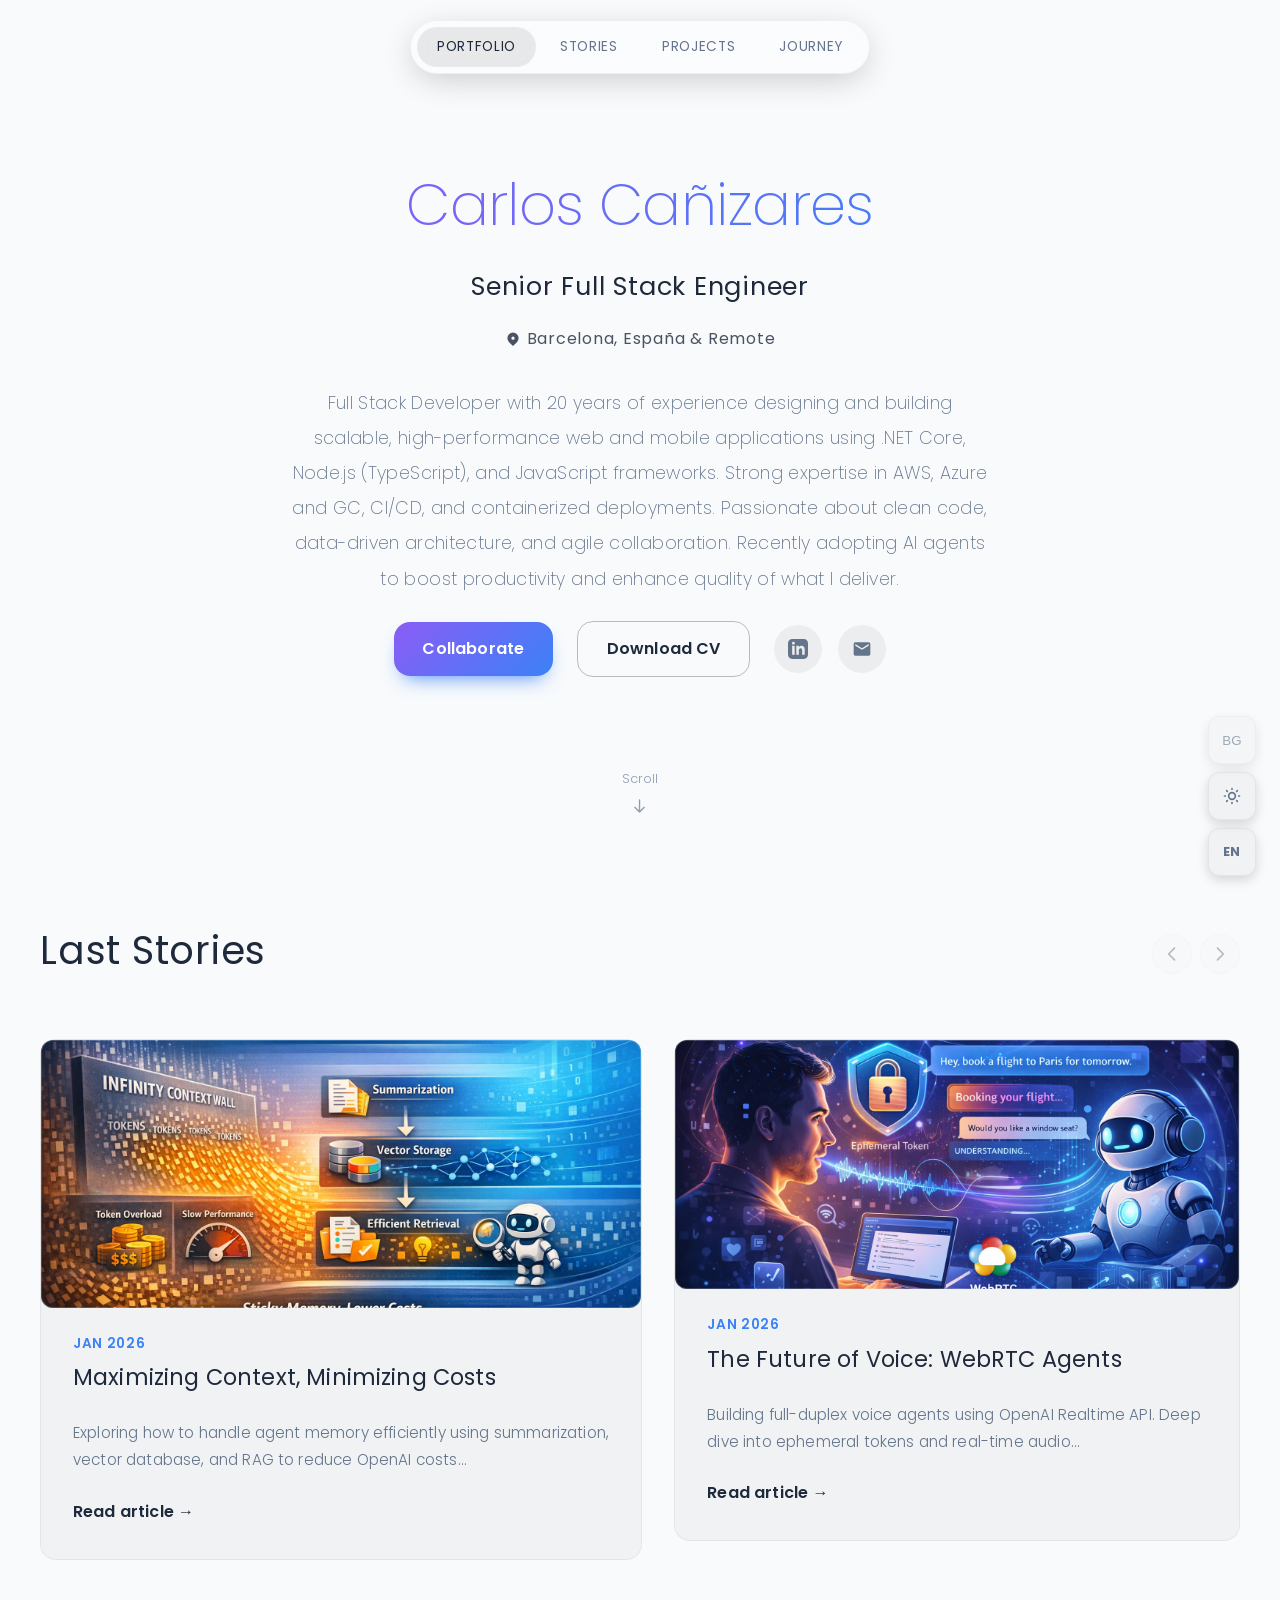
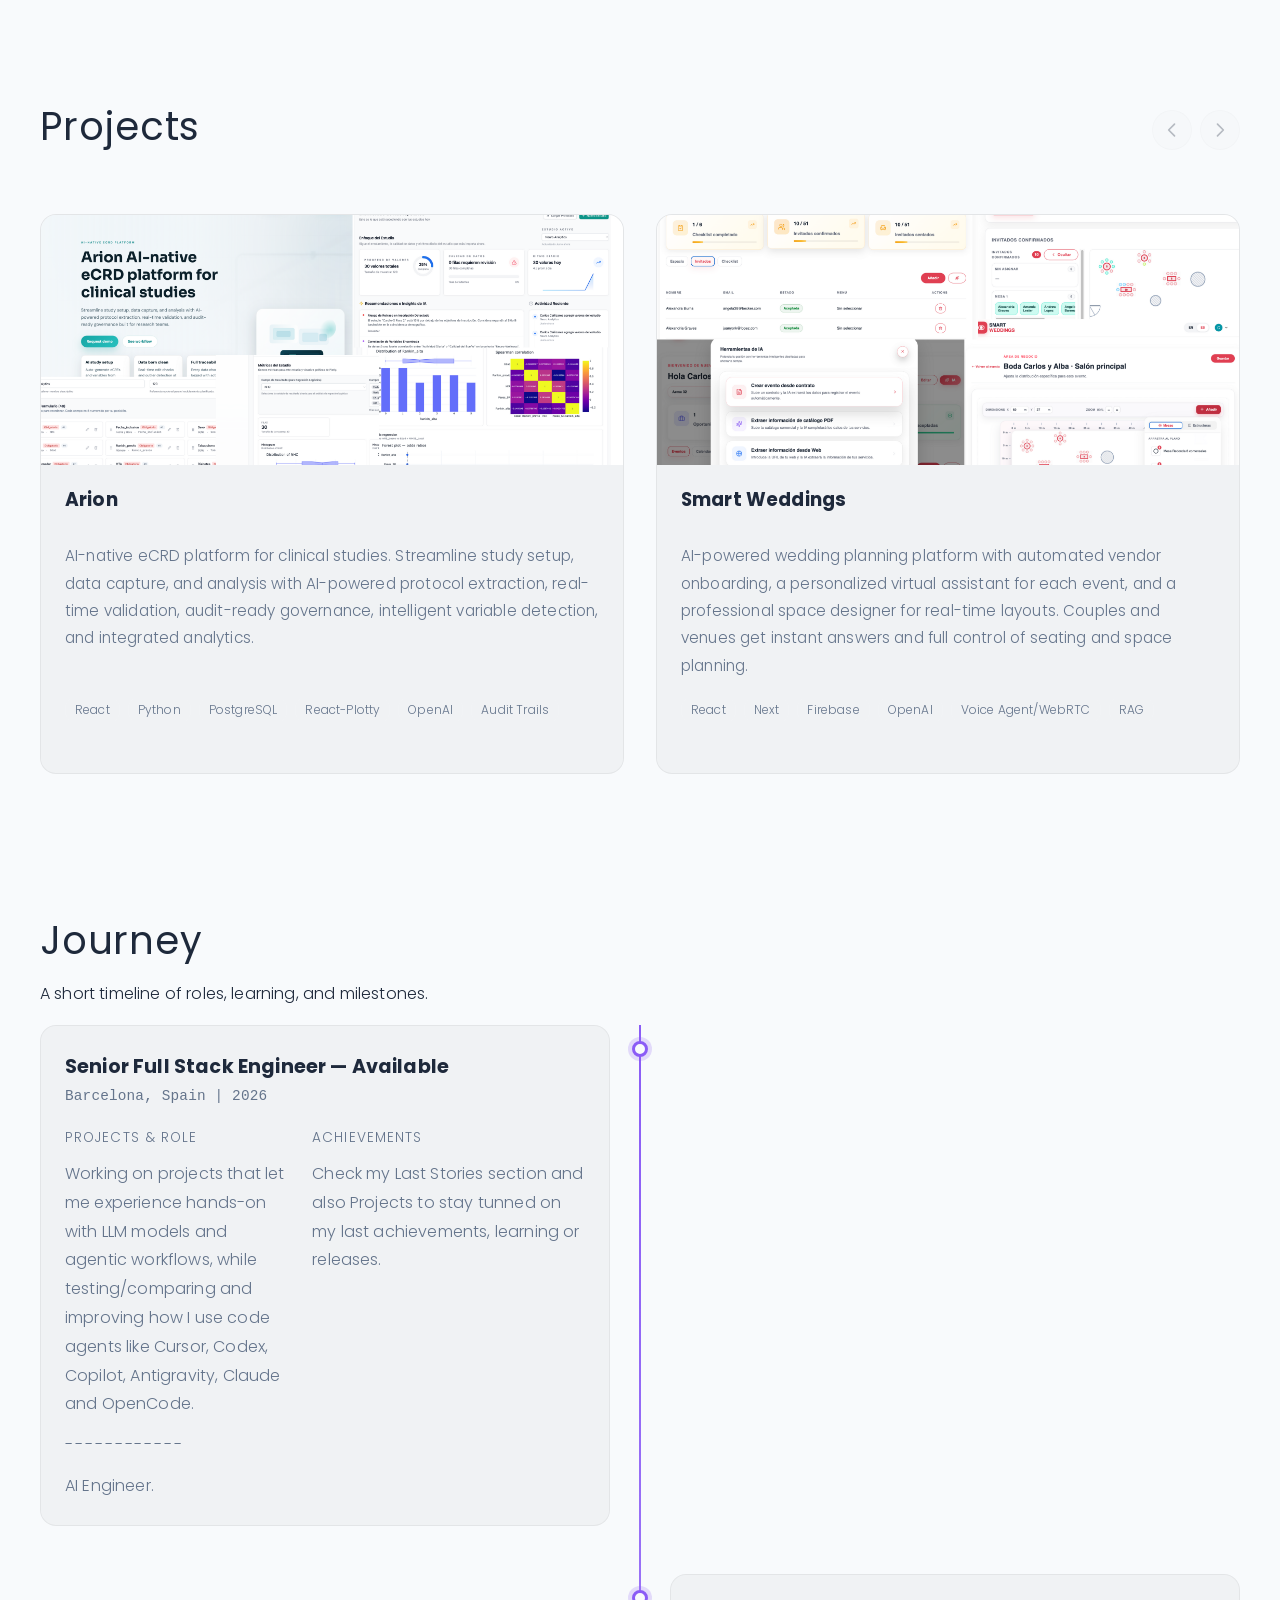
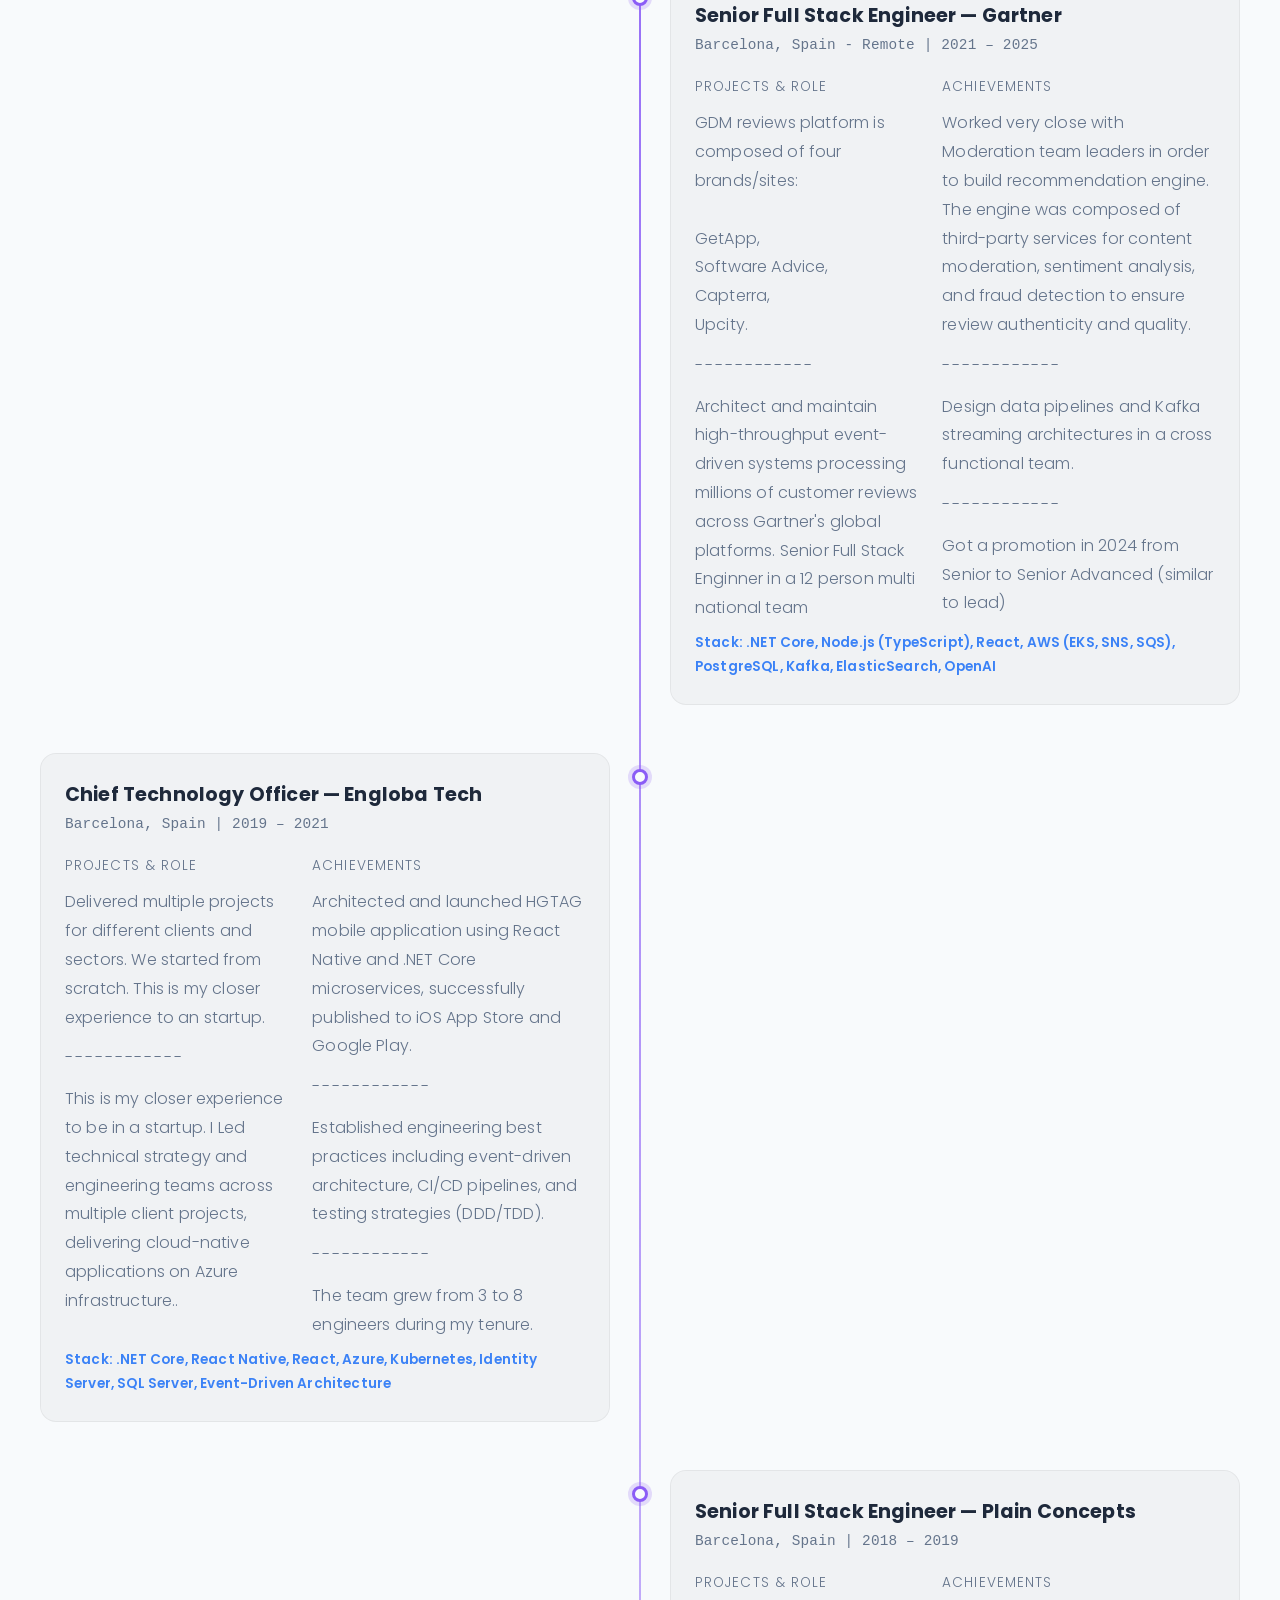
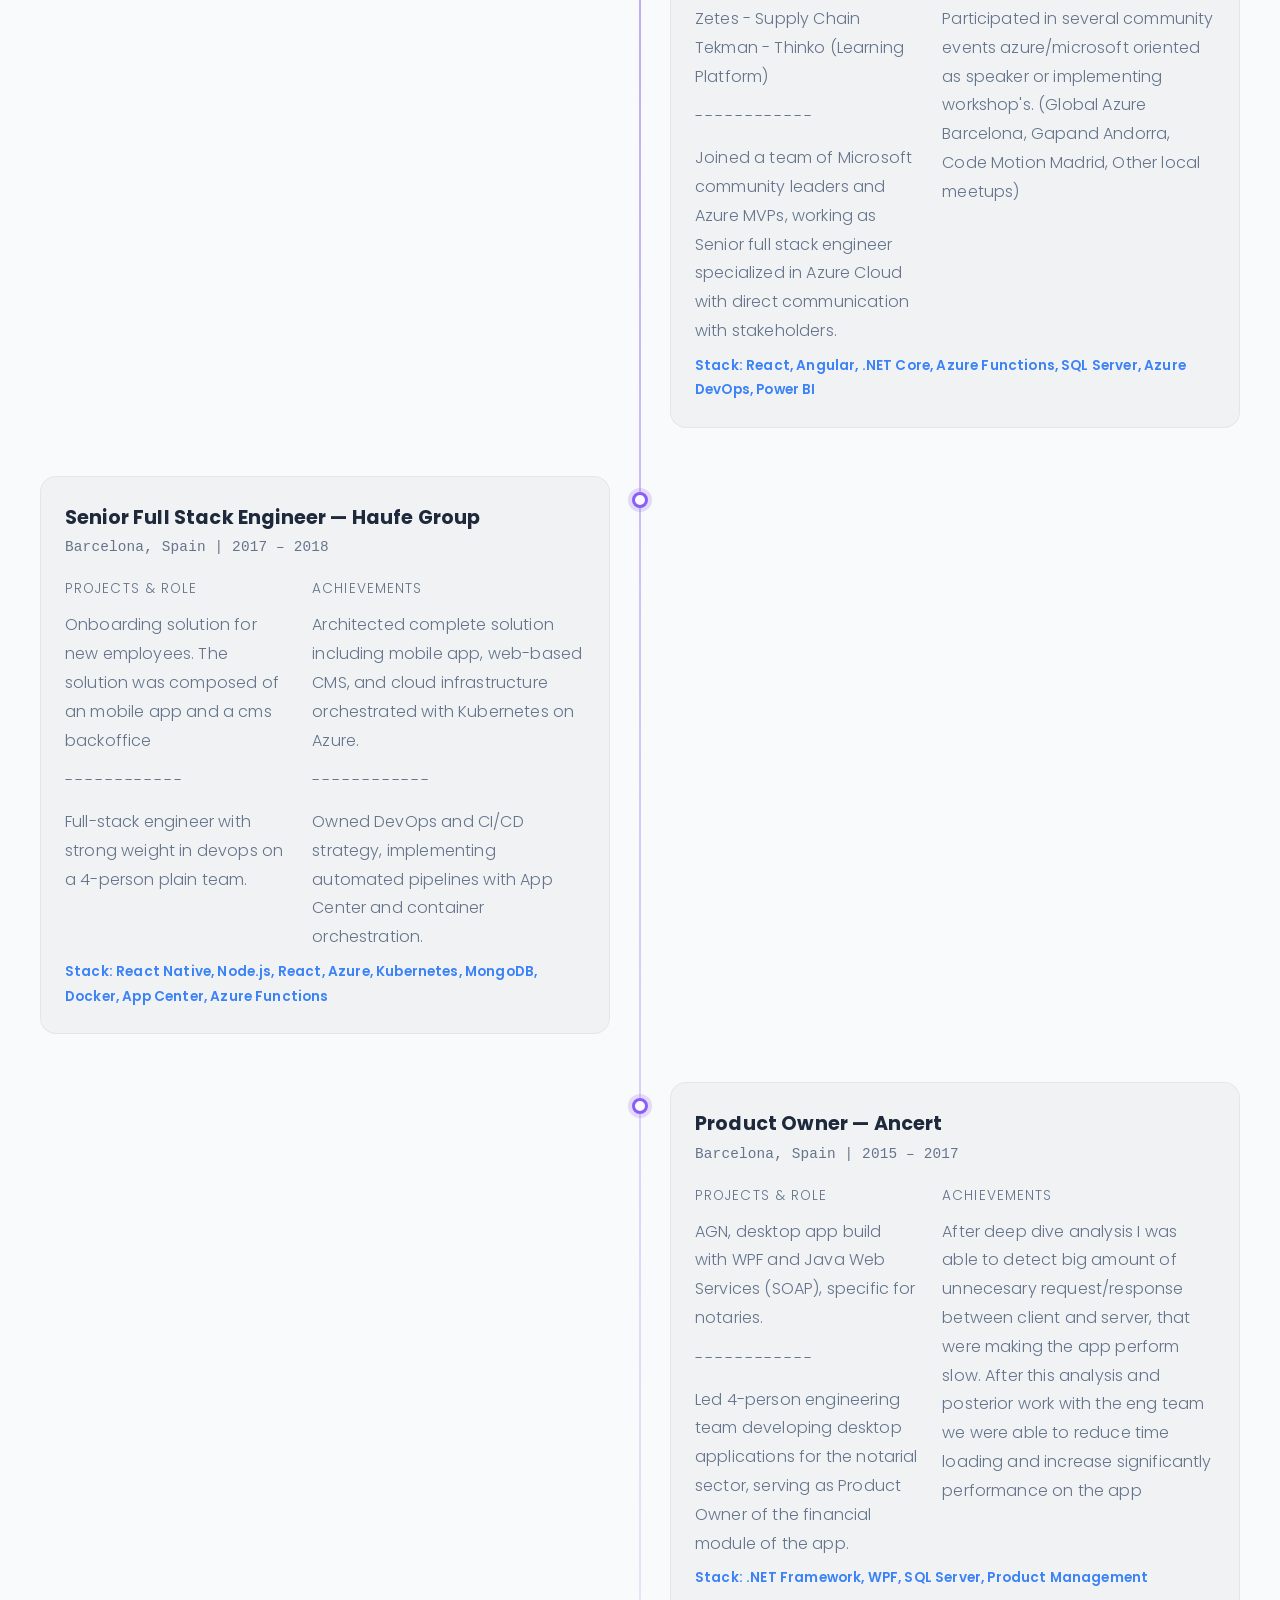
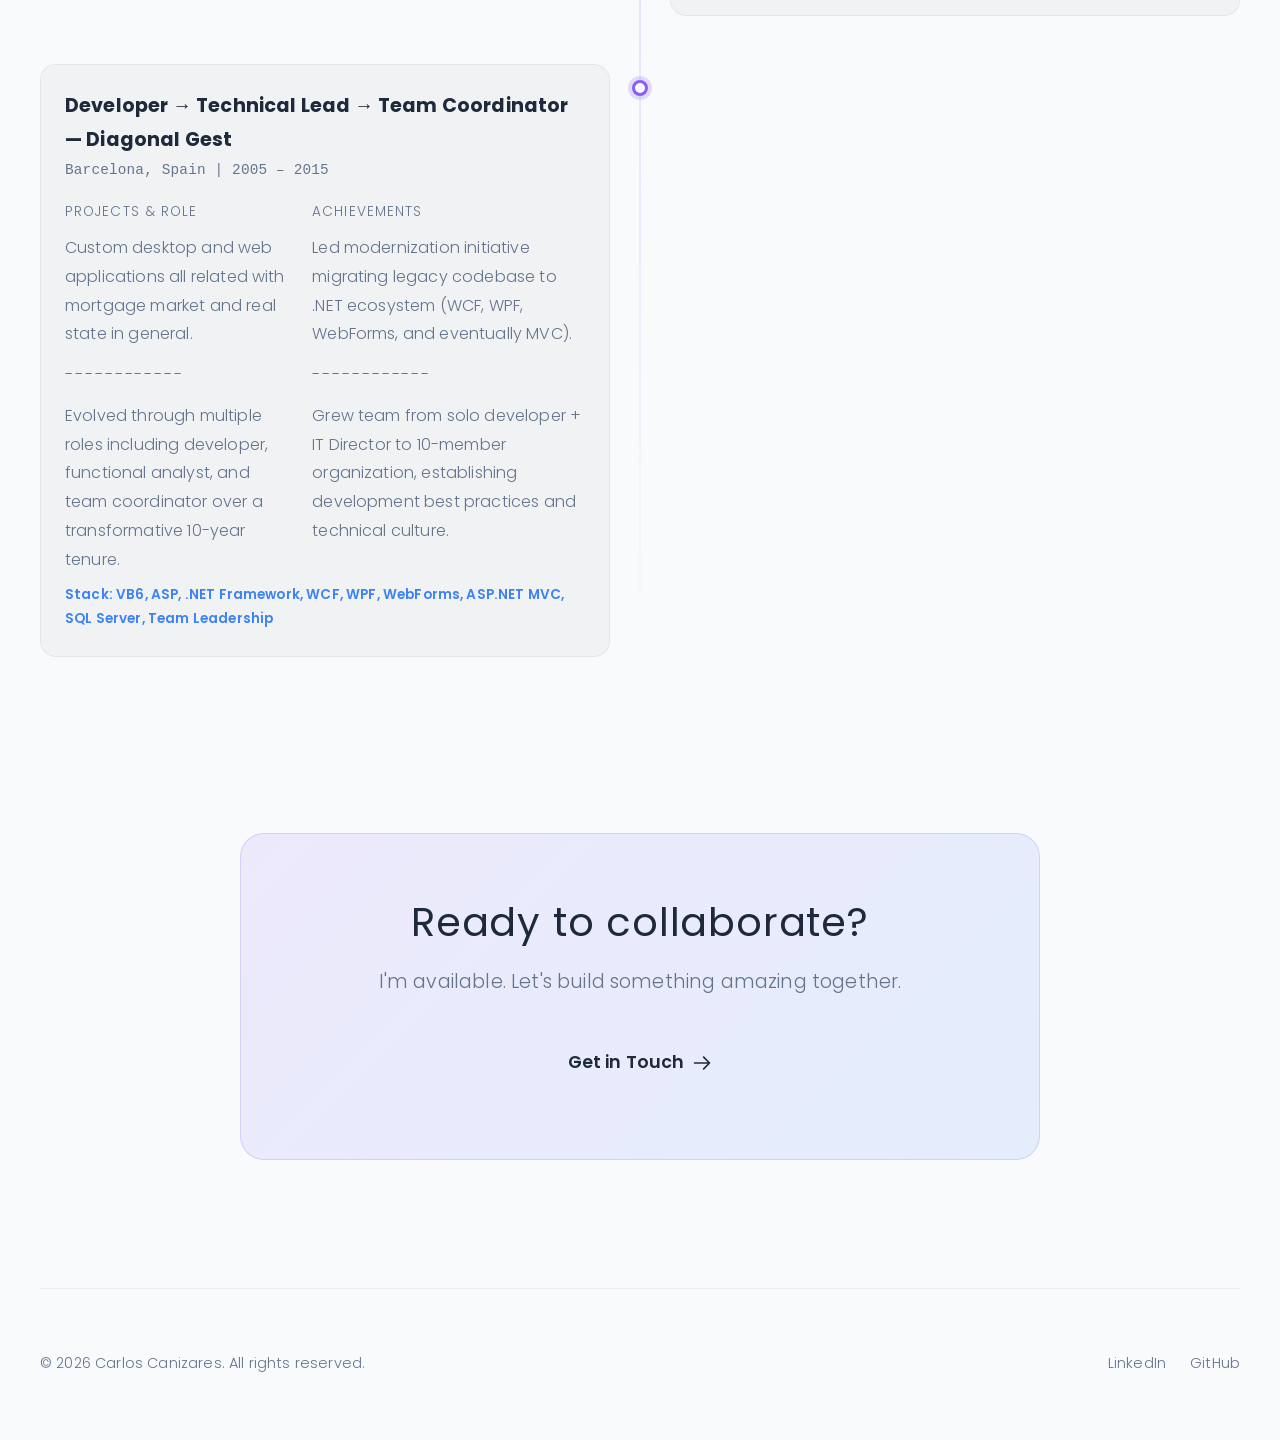
==== commit 3e58a6c6: "feat(i18n): add new sections and labels for stories, projects, and contact in English, Spanish, and " ====
--- a/index.html
+++ b/index.html
@@ -18,9 +18,10 @@
     <nav class="nav container">
       <div class="nav-pill">
         <ul class="nav-links">
-          <li><a href="#home" class="active">Portafolio</a></li>
-          <li><a href="#ongoing-projects">Proyectos</a></li>
-          <li><a href="#journey">Trayectoria</a></li>
+          <li><a href="#home" class="active" data-i18n="nav.home">Portfolio</a></li>
+          <li><a href="#stories" data-i18n="nav.stories">Stories</a></li>
+          <li><a href="#ongoing-projects" data-i18n="nav.projects">Projects</a></li>
+          <li><a href="#journey" data-i18n="nav.journey">Journey</a></li>
         </ul>
       </div>
     </nav>
@@ -44,7 +45,7 @@
 
     <section id="stories" class="container section">
       <div class="section-header">
-        <h2>Last Stories</h2>
+        <h2 data-i18n="sections.stories">Last Stories</h2>
         <div class="slider-nav">
           <button class="slider-prev story-prev" aria-label="Previous Story">
             <svg fill="none" stroke="currentColor" viewBox="0 0 24 24">
@@ -65,7 +66,7 @@
 
     <section id="ongoing-projects" class="container section">
       <div class="section-header">
-        <h2>Projects</h2>
+        <h2 data-i18n="sections.projects">Projects</h2>
         <div class="slider-nav">
           <button class="slider-prev project-prev" aria-label="Previous Project">
             <svg fill="none" stroke="currentColor" viewBox="0 0 24 24">
@@ -85,18 +86,18 @@
     </section>
 
     <section id="journey" class="container section">
-      <h2>Journey</h2>
-      <p class="section-lead">A short timeline of roles, learning, and milestones.</p>
+      <h2 data-i18n="sections.journeyTitle">Journey</h2>
+      <p class="section-lead" data-i18n="sections.journeyLead">A short timeline of roles, learning, and milestones.</p>
       <div id="journey-list" class="timeline" aria-live="polite"></div>
     </section>
 
 
     <section id="contact" class="container section contact-section">
       <div class="contact-card">
-        <h2>Ready to collaborate?</h2>
-        <p>I'm available for freelance projects and technical consultancy. Let's build something amazing together.</p>
-        <a href="mailto:c.canizaresestevez@gmail.com" class="btn btn-large">
-          <span>Get in Touch</span>
+        <h2 data-i18n="contact.title">Ready to collaborate?</h2>
+        <p data-i18n="contact.body">I'm available. Let's build something amazing together.</p>
+        <a href="mailto:carlos.canizares.work@gmail.com" class="btn btn-large">
+          <span data-i18n="contact.cta">Get in Touch</span>
           <svg fill="none" stroke="currentColor" width="20" viewBox="0 0 24 24">
             <path stroke-linecap="round" stroke-linejoin="round" stroke-width="2" d="M14 5l7 7m0 0l-7 7m7-7H3"></path>
           </svg>
@@ -117,6 +118,9 @@
 
     <!-- Floating Controls Panel -->
     <div class="floating-controls">
+      <button id="bg-toggle" class="control-btn" title="Toggle Background" aria-label="Toggle Background">
+        BG
+      </button>
       <button id="theme-toggle" class="control-btn" title="Toggle Theme" aria-label="Toggle Theme">
         <svg class="sun-icon" fill="none" stroke="currentColor" viewBox="0 0 24 24">
           <path stroke-linecap="round" stroke-linejoin="round" stroke-width="2"
--- a/css/style.css
+++ b/css/style.css
@@ -52,6 +52,8 @@
     font-weight: 300;
     overflow-x: hidden;
     letter-spacing: 0.01em;
+    position: relative;
+    z-index: 0;
 }
 
 /* Global Typography */
@@ -272,7 +274,7 @@
     flex-direction: column;
     justify-content: center;
     position: relative;
-    padding-top: 100px;
+    padding-top: 60px;
 }
 
 .hero-inner {
@@ -326,7 +328,7 @@
 .intro {
     font-size: 1.1rem;
     color: var(--text-muted);
-    margin-bottom: 3.5rem;
+    margin-bottom: 1.5rem;
     max-width: 700px;
     margin-left: auto;
     margin-right: auto;
@@ -351,7 +353,13 @@
     width: 100%;
     height: 100%;
     z-index: -1;
-    opacity: 0.3;
+    opacity: 0.35;
+    pointer-events: none;
+}
+
+body > :not(#page-matrix) {
+    position: relative;
+    z-index: 1;
 }
 
 /* Buttons */
@@ -468,6 +476,12 @@
     box-shadow: 0 20px 40px -20px rgba(0, 0, 0, 0.5);
 }
 
+.clickable-card {
+    text-decoration: none;
+    color: inherit;
+    display: block;
+}
+
 /* Stories Section */
 .story-card {
     display: flex;
@@ -513,6 +527,37 @@
     flex-grow: 1;
 }
 
+.journey-columns {
+    display: grid;
+    grid-template-columns: minmax(0, 0.45fr) minmax(0, 0.55fr);
+    gap: 1.5rem;
+    margin-top: 1rem;
+}
+
+.journey-col-title {
+    font-size: 0.85rem;
+    letter-spacing: 0.08em;
+    text-transform: uppercase;
+    color: var(--text-muted);
+    margin-bottom: 0.6rem;
+}
+
+.journey-col p {
+    margin: 0;
+    color: var(--text-muted);
+}
+
+.journey-achievements p {
+    margin: 0;
+    color: var(--text-muted);
+}
+
+.journey-separator {
+    margin: 0.75rem 0;
+    color: var(--text-muted);
+    letter-spacing: 0.12em;
+}
+
 .read-more {
     font-weight: 600;
     color: var(--text-main);
@@ -540,7 +585,7 @@
 /* Timeline (Journey) */
 .timeline {
     position: relative;
-    max-width: 900px;
+    max-width: 1250px;
     margin: 0 auto;
 }
 
@@ -763,6 +808,10 @@
     box-shadow: 0 4px 12px rgba(0, 0, 0, 0.15);
 }
 
+.control-btn.is-off {
+    opacity: 0.6;
+}
+
 .control-btn:hover {
     color: var(--text-main);
     background: var(--card-hover-bg);
@@ -899,6 +948,10 @@
         margin: 0;
     }
 
+    .journey-columns {
+        grid-template-columns: 1fr;
+    }
+
     .two-col-row {
         grid-template-columns: 1fr;
     }
